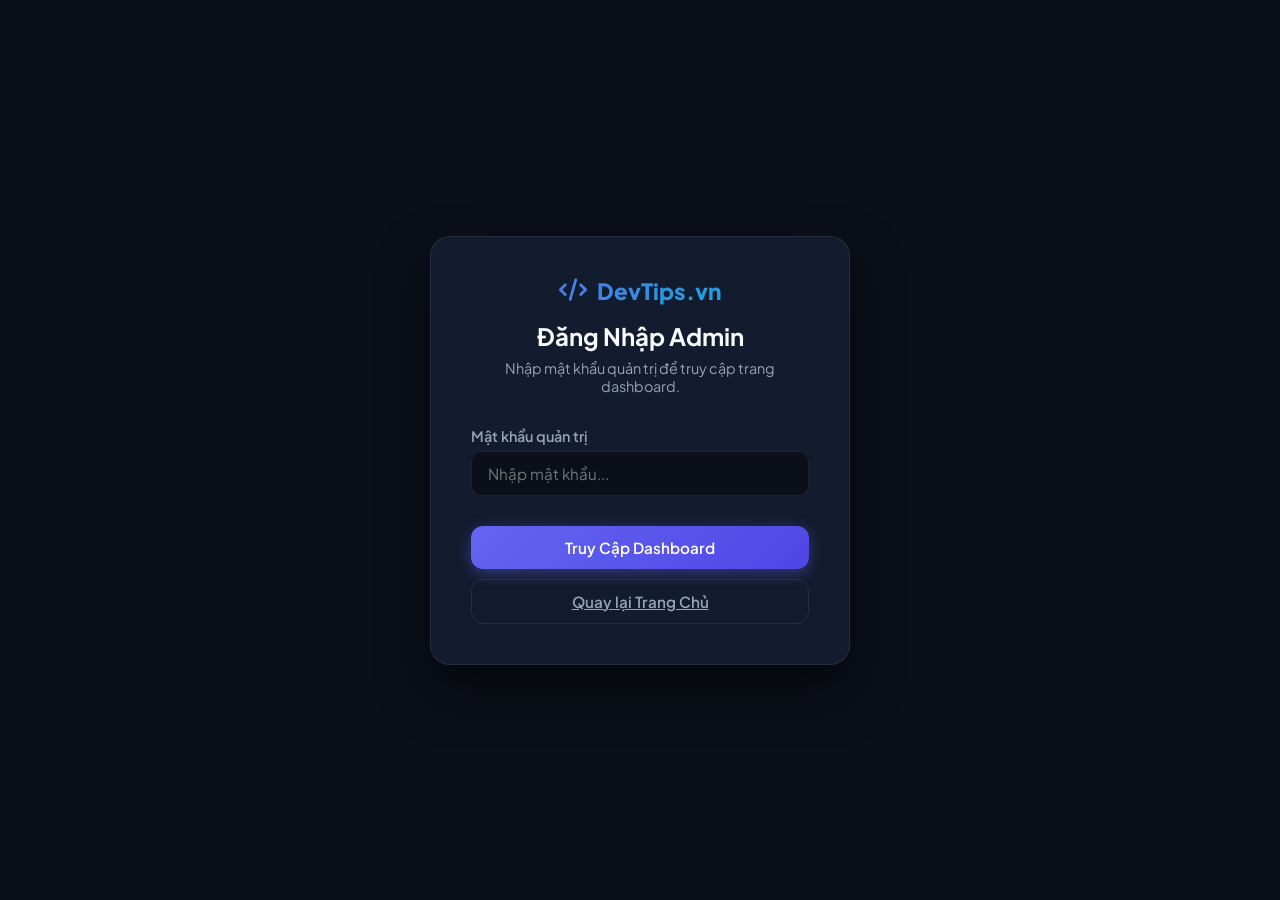
==== admin.html @ c704f696 "Create admin.html" ====
<!DOCTYPE html>
<html lang="vi">
<head>
    <meta charset="UTF-8">
    <meta name="viewport" content="width=device-width, initial-scale=1.0">
    <title>DevTips - Admin Login & Dashboard</title>
    <!-- Google Fonts -->
    <link href="https://fonts.googleapis.com/css2?family=Plus+Jakarta+Sans:wght@300;400;500;600;700;800&display=swap" rel="stylesheet">
    <!-- FontAwesome Icons -->
    <link rel="stylesheet" href="https://cdnjs.cloudflare.com/ajax/libs/font-awesome/6.4.0/css/all.min.css">
    
    <style>
        :root {
            --bg-color: #0b0f19;
            --surface-color: #131b2e;
            --surface-hover: #1a2540;
            --primary-color: #6366f1;
            --primary-hover: #4f46e5;
            --accent-color: #06b6d4;
            --text-main: #f8fafc;
            --text-muted: #94a3b8;
            --border-color: rgba(255, 255, 255, 0.08);
            --shadow-glow: 0 0 25px rgba(99, 102, 241, 0.2);
            --transition: all 0.3s cubic-bezier(0.4, 0, 0.2, 1);
        }

        * {
            margin: 0;
            padding: 0;
            box-sizing: border-box;
            font-family: 'Plus Jakarta Sans', sans-serif;
        }

        body {
            background-color: var(--bg-color);
            color: var(--text-main);
            min-height: 100vh;
        }

        /* MÀN HÌNH ĐĂNG NHẬP */
        #loginScreen {
            display: flex;
            justify-content: center;
            align-items: center;
            min-height: 100vh;
            padding: 20px;
        }

        .login-card {
            background: var(--surface-color);
            border: 1px solid var(--border-color);
            padding: 2.5rem;
            border-radius: 20px;
            width: 100%;
            max-width: 420px;
            box-shadow: 0 25px 50px rgba(0, 0, 0, 0.5);
            text-align: center;
        }

        .login-card h2 {
            font-size: 1.5rem;
            margin-bottom: 0.5rem;
        }

        .login-card p {
            color: var(--text-muted);
            font-size: 0.9rem;
            margin-bottom: 2rem;
        }

        /* KHU VỰC DASHBOARD (Ẩn ban đầu) */
        #dashboardScreen {
            display: none;
            grid-template-columns: 260px 1fr;
            min-height: 100vh;
        }

        @media (max-width: 1024px) {
            #dashboardScreen { grid-template-columns: 1fr; }
            .dash-sidebar { display: none; }
            .content-grid { grid-template-columns: 1fr; }
        }

        /* Sidebar Dashboard */
        .dash-sidebar {
            background: var(--surface-color);
            border-right: 1px solid var(--border-color);
            padding: 2rem 1.5rem;
            display: flex;
            flex-direction: column;
            justify-content: space-between;
        }

        .logo {
            display: flex;
            align-items: center;
            gap: 10px;
            font-size: 1.4rem;
            font-weight: 800;
            background: linear-gradient(135deg, var(--primary-color), var(--accent-color));
            -webkit-background-clip: text;
            -webkit-text-fill-color: transparent;
            text-decoration: none;
            margin-bottom: 2rem;
        }

        .dash-menu {
            list-style: none;
            display: flex;
            flex-direction: column;
            gap: 8px;
        }

        .dash-menu a {
            display: flex;
            align-items: center;
            gap: 12px;
            padding: 0.85rem 1rem;
            border-radius: 12px;
            color: var(--text-muted);
            text-decoration: none;
            font-weight: 600;
            transition: var(--transition);
        }

        .dash-menu a:hover, .dash-menu li.active a {
            background: var(--primary-color);
            color: white;
            transform: translateX(4px);
        }

        /* Main Content Area */
        .dash-main {
            padding: 2.5rem;
            overflow-y: auto;
            max-height: 100vh;
        }

        .dash-header {
            display: flex;
            justify-content: space-between;
            align-items: center;
            margin-bottom: 2rem;
        }

        .dash-header h1 {
            font-size: 1.8rem;
            font-weight: 700;
        }

        .user-profile {
            display: flex;
            align-items: center;
            gap: 12px;
            background: var(--surface-color);
            padding: 8px 16px;
            border-radius: 12px;
            border: 1px solid var(--border-color);
        }

        .user-profile img {
            width: 36px;
            height: 36px;
            border-radius: 50%;
            object-fit: cover;
        }

        /* Stats Cards */
        .stats-grid {
            display: grid;
            grid-template-columns: repeat(auto-fit, minmax(220px, 1fr));
            gap: 20px;
            margin-bottom: 2.5rem;
        }

        .stat-card {
            background: var(--surface-color);
            border: 1px solid var(--border-color);
            padding: 1.5rem;
            border-radius: 16px;
        }

        .stat-card h3 {
            font-size: 0.9rem;
            color: var(--text-muted);
            margin-bottom: 8px;
        }

        .stat-card .number {
            font-size: 2rem;
            font-weight: 800;
            color: var(--accent-color);
        }

        /* Form & Management Section */
        .content-grid {
            display: grid;
            grid-template-columns: 1fr 1fr;
            gap: 30px;
        }

        .panel-card {
            background: var(--surface-color);
            border: 1px solid var(--border-color);
            border-radius: 16px;
            padding: 1.75rem;
        }

        .panel-card h2 {
            font-size: 1.25rem;
            font-weight: 700;
            margin-bottom: 1.25rem;
            display: flex;
            align-items: center;
            gap: 10px;
        }

        .form-group {
            margin-bottom: 1.25rem;
        }

        .form-group label {
            display: block;
            font-size: 0.9rem;
            font-weight: 600;
            margin-bottom: 6px;
            color: var(--text-muted);
        }

        .form-group input, .form-group textarea, .form-group select {
            width: 100%;
            background: var(--bg-color);
            border: 1px solid var(--border-color);
            padding: 0.75rem 1rem;
            border-radius: 10px;
            color: var(--text-main);
            font-size: 0.95rem;
            outline: none;
            transition: var(--transition);
        }

        .form-group input:focus, .form-group textarea:focus, .form-group select:focus {
            border-color: var(--primary-color);
            box-shadow: var(--shadow-glow);
        }

        .form-group textarea {
            resize: vertical;
            min-height: 120px;
        }

        .btn {
            display: inline-flex;
            align-items: center;
            justify-content: center;
            gap: 8px;
            padding: 0.75rem 1.5rem;
            border-radius: 12px;
            font-weight: 600;
            font-size: 0.95rem;
            cursor: pointer;
            border: none;
            transition: var(--transition);
            width: 100%;
        }

        .btn-primary {
            background: linear-gradient(135deg, var(--primary-color), var(--primary-hover));
            color: white;
            box-shadow: 0 4px 15px rgba(99, 102, 241, 0.4);
        }

        .btn-primary:hover {
            transform: translateY(-2px);
            box-shadow: 0 6px 20px rgba(99, 102, 241, 0.6);
        }

        .btn-secondary {
            background: transparent;
            border: 1px solid var(--border-color);
            color: var(--text-muted);
            margin-top: 10px;
        }
        .btn-secondary:hover {
            background: var(--surface-hover);
            color: var(--text-main);
        }

        /* Post Management List */
        .manage-list {
            display: flex;
            flex-direction: column;
            gap: 12px;
            max-height: 450px;
            overflow-y: auto;
            padding-right: 5px;
        }

        .manage-item {
            background: var(--bg-color);
            border: 1px solid var(--border-color);
            padding: 1rem;
            border-radius: 12px;
            display: flex;
            justify-content: space-between;
            align-items: center;
            gap: 10px;
        }

        .manage-info h4 {
            font-size: 0.95rem;
            font-weight: 600;
            margin-bottom: 4px;
        }

        .manage-info span {
            font-size: 0.75rem;
            color: var(--text-muted);
        }

        .btn-danger {
            background: rgba(239, 68, 68, 0.1);
            color: #ef4444;
            border: 1px solid rgba(239, 68, 68, 0.2);
            padding: 6px 12px;
            border-radius: 8px;
            cursor: pointer;
            font-weight: 600;
            transition: var(--transition);
        }

        .btn-danger:hover {
            background: #ef4444;
            color: white;
        }

        .error-msg {
            color: #ef4444;
            font-size: 0.85rem;
            margin-top: 10px;
            display: none;
        }
    </style>
</head>
<body>

    <!-- 1. MÀN HÌNH ĐĂNG NHẬP -->
    <div id="loginScreen">
        <div class="login-card">
            <div class="logo" style="justify-content: center; margin-bottom: 1rem;">
                <i class="fa-solid fa-code"></i> DevTips.vn
            </div>
            <h2>Đăng Nhập Admin</h2>
            <p>Nhập mật khẩu quản trị để truy cập trang dashboard.</p>
            <form id="loginForm">
                <div class="form-group" style="text-align: left;">
                    <label>Mật khẩu quản trị</label>
                    <input type="password" id="adminPassword" placeholder="Nhập mật khẩu..." required>
                </div>
                <div class="error-msg" id="loginError">Mật khẩu không chính xác! Vui lòng thử lại.</div>
                <button type="submit" class="btn btn-primary" style="margin-top: 10px;">Truy Cập Dashboard</button>
                <a href="index.html" class="btn btn-secondary">Quay lại Trang Chủ</a>
            </form>
        </div>
    </div>

    <!-- 2. GIAO DIỆN DASHBOARD CHÍNH (Sau khi đăng nhập thành công) -->
    <div id="dashboardScreen">
        <!-- Sidebar Dashboard -->
        <aside class="dash-sidebar">
            <div>
                <a href="index.html" class="logo">
                    <i class="fa-solid fa-code"></i> DevTips.vn
                </a>
                <ul class="dash-menu">
                    <li class="active"><a href="#"><i class="fa-solid fa-chart-pie"></i> Tổng quan & Đăng bài</a></li>
                    <li><a href="index.html" target="_blank"><i class="fa-solid fa-globe"></i> Xem trang chủ</a></li>
                </ul>
            </div>
            <div>
                <button class="btn btn-secondary" onclick="handleLogout()" style="width: 100%;"><i class="fa-solid fa-right-from-bracket"></i> Đăng xuất</button>
            </div>
        </aside>

        <!-- Main Dashboard -->
        <main class="dash-main">
            <div class="dash-header">
                <h1>Quản Trị Hệ Thống</h1>
                <div class="user-profile">
                    <img src="https://images.unsplash.com/photo-1534528741775-53994a69daeb?w=100&h=100&fit=crop" alt="Admin">
                    <div>
                        <h4 style="font-size: 0.9rem;">Nguyễn Anh Tú</h4>
                        <span style="font-size: 0.75rem; color: var(--text-muted);">Administrator</span>
                    </div>
                </div>
            </div>

            <!-- Thống kê nhanh -->
            <div class="stats-grid">
                <div class="stat-card">
                    <h3>Tổng số bài viết</h3>
                    <div class="number" id="totalPostsCount">0</div>
                </div>
                <div class="stat-card">
                    <h3>Lượt tương tác giả lập</h3>
                    <div class="number">1,452</div>
                </div>
                <div class="stat-card">
                    <h3>Bảo mật phiên</h3>
                    <div class="number" style="font-size: 1.2rem; color: #10b981; margin-top: 5px;"><i class="fa-solid fa-shield-halved"></i> Đã xác thực</div>
                </div>
            </div>

            <!-- Khu vực Form đăng bài & Danh sách quản lý -->
            <div class="content-grid">
                <!-- Form Tạo Bài Mới -->
                <div class="panel-card">
                    <h2><i class="fa-solid fa-pen-nib" style="color: var(--primary-color);"></i> Đăng Bài Viết Mới</h2>
                    <form id="adminPostForm">
                        <div class="form-group">
                            <label>Tiêu đề thủ thuật</label>
                            <input type="text" id="adminTitle" placeholder="Nhập tiêu đề hấp dẫn..." required>
                        </div>
                        <div class="form-group">
                            <label>Danh mục</label>
                            <select id="adminCategory">
                                <option value="Web Development">Web Development</option>
                                <option value="Bảo mật & Proxy">Bảo mật & Proxy</option>
                                <option value="AI & Automations">AI & Automations</option>
                                <option value="Mobile & App">Mobile & App</option>
                            </select>
                        </div>
                        <div class="form-group">
                            <label>Nội dung chi tiết (Hỗ trợ code block)</label>
                            <textarea id="adminContent" placeholder="Nhập nội dung chia sẻ..." required></textarea>
                        </div>
                        <button type="submit" class="btn btn-primary"><i class="fa-solid fa-cloud-arrow-up"></i> Xuất bản bài viết</button>
                    </form>
                </div>

                <!-- Danh sách bài viết đang quản lý -->
                <div class="panel-card">
                    <h2><i class="fa-solid fa-list-check" style="color: var(--accent-color);"></i> Quản Lý Bài Viết</h2>
                    <div class="manage-list" id="adminManageList"></div>
                </div>
            </div>
        </main>
    </div>

    <!-- Script Xử Lý Đăng Nhập & Quản Trị -->
    <script>
        // MẬT KHẨU QUẢN TRỊ CỦA BẠN (Bạn có thể đổi chữ 'admin123' thành mật khẩu tùy ý)
        const ADMIN_PASSWORD_SECRET = "admin123"; 

        const loginScreen = document.getElementById('loginScreen');
        const dashboardScreen = document.getElementById('dashboardScreen');
        const loginForm = document.getElementById('loginForm');
        const loginError = document.getElementById('loginError');

        // Kiểm tra nếu trước đó đã đăng nhập trong phiên duyệt web này
        if (sessionStorage.getItem('devtips_logged_in') === 'true') {
            showDashboard();
        }

        // Xử lý sự kiện submit form đăng nhập
        loginForm.addEventListener('submit', function(e) {
            e.preventDefault();
            const enteredPass = document.getElementById('adminPassword').value;

            if (enteredPass === ADMIN_PASSWORD_SECRET) {
                sessionStorage.setItem('devtips_logged_in', 'true');
                showDashboard();
            } else {
                loginError.style.display = 'block';
            }
        });

        function showDashboard() {
            loginScreen.style.display = 'none';
            dashboardScreen.style.display = 'grid';
            renderDashboard();
        }

        function handleLogout() {
            sessionStorage.removeItem('devtips_logged_in');
            window.location.reload();
        }

        // --- Quản lý Bài Viết ---
        let posts = JSON.parse(localStorage.getItem('devtips_posts')) || [
            {
                title: 'Tối ưu hóa Cloudflare Workers để chạy API tốc độ cao',
                author: 'Nguyễn Anh Tú',
                time: 'Hôm nay',
                category: 'Cloudflare',
                snippet: 'Hướng dẫn toàn tập cách deploy các serverless script...',
                content: 'Bài viết này sẽ hướng dẫn các bạn thiết lập và tinh chỉnh Cloudflare Workers...'
            }
        ];

        function saveAndRender() {
            localStorage.setItem('devtips_posts', JSON.stringify(posts));
            renderDashboard();
        }

        function renderDashboard() {
            const listContainer = document.getElementById('adminManageList');
            document.getElementById('totalPostsCount').innerText = posts.length;
            listContainer.innerHTML = '';

            if(posts.length === 0) {
                listContainer.innerHTML = '<p style="color: var(--text-muted); text-align: center; padding: 20px;">Chưa có bài viết nào.</p>';
                return;
            }

            posts.forEach((post, index) => {
                const item = document.createElement('div');
                item.className = 'manage-item';
                item.innerHTML = `
                    <div class="manage-info">
                        <h4>${post.title}</h4>
                        <span>${post.category} • ${post.time}</span>
                    </div>
                    <button class="btn-danger" onclick="deletePost(${index})"><i class="fa-solid fa-trash"></i></button>
                `;
                listContainer.appendChild(item);
            });
        }

        document.getElementById('adminPostForm').addEventListener('submit', function(e) {
            e.preventDefault();
            const title = document.getElementById('adminTitle').value;
            const category = document.getElementById('adminCategory').value;
            const content = document.getElementById('adminContent').value;

            const newPost = {
                title: title,
                author: 'Nguyễn Anh Tú (Admin)',
                time: 'Vừa xong',
                category: category,
                snippet: content.substring(0, 90) + '...',
                content: content
            };

            posts.unshift(newPost);
            saveAndRender();
            this.reset();
            alert('Đăng bài viết mới thành công!');
        });

        function deletePost(index) {
            if(confirm('Bạn có chắc chắn muốn xoá bài viết này không?')) {
                posts.splice(index, 1);
                saveAndRender();
            }
        }
    </script>
</body>
</html>
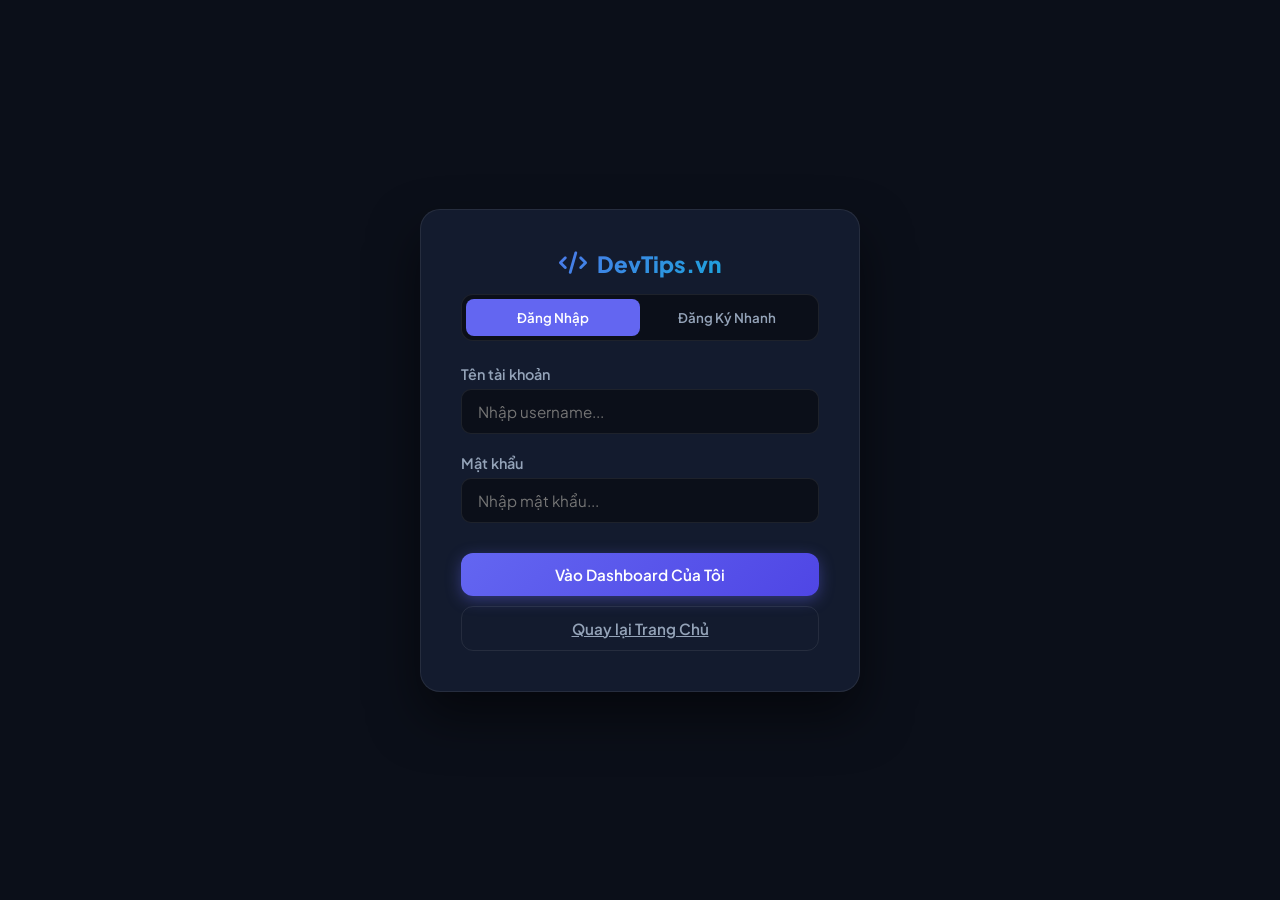
==== commit 1cc3dbf2: "Update admin.html" ====
--- a/admin.html
+++ b/admin.html
@@ -3,7 +3,7 @@
 <head>
     <meta charset="UTF-8">
     <meta name="viewport" content="width=device-width, initial-scale=1.0">
-    <title>DevTips - Admin Login & Dashboard</title>
+    <title>DevTips - Cổng Đăng Nhập & Quản Trị Thành Viên</title>
     <!-- Google Fonts -->
     <link href="https://fonts.googleapis.com/css2?family=Plus+Jakarta+Sans:wght@300;400;500;600;700;800&display=swap" rel="stylesheet">
     <!-- FontAwesome Icons -->
@@ -37,8 +37,8 @@
             min-height: 100vh;
         }
 
-        /* MÀN HÌNH ĐĂNG NHẬP */
-        #loginScreen {
+        /* KHU VỰC AUTH (Đăng nhập / Đăng ký) */
+        #authScreen {
             display: flex;
             justify-content: center;
             align-items: center;
@@ -46,26 +46,61 @@
             padding: 20px;
         }
 
-        .login-card {
+        .auth-card {
             background: var(--surface-color);
             border: 1px solid var(--border-color);
             padding: 2.5rem;
             border-radius: 20px;
             width: 100%;
-            max-width: 420px;
+            max-width: 440px;
             box-shadow: 0 25px 50px rgba(0, 0, 0, 0.5);
-            text-align: center;
-        }
-
-        .login-card h2 {
+        }
+
+        .auth-card h2 {
             font-size: 1.5rem;
             margin-bottom: 0.5rem;
-        }
-
-        .login-card p {
+            text-align: center;
+        }
+
+        .auth-card p {
             color: var(--text-muted);
             font-size: 0.9rem;
-            margin-bottom: 2rem;
+            margin-bottom: 1.5rem;
+            text-align: center;
+        }
+
+        .auth-tabs {
+            display: flex;
+            background: var(--bg-color);
+            border-radius: 12px;
+            padding: 4px;
+            margin-bottom: 1.5rem;
+            border: 1px solid var(--border-color);
+        }
+
+        .auth-tab {
+            flex: 1;
+            background: transparent;
+            border: none;
+            color: var(--text-muted);
+            padding: 10px;
+            font-weight: 600;
+            border-radius: 8px;
+            cursor: pointer;
+            transition: var(--transition);
+        }
+
+        .auth-tab.active {
+            background: var(--primary-color);
+            color: white;
+        }
+
+        .auth-form-section {
+            display: none;
+        }
+
+        .auth-form-section.active {
+            display: block;
         }
 
         /* KHU VỰC DASHBOARD (Ẩn ban đầu) */
@@ -81,7 +116,6 @@
             .content-grid { grid-template-columns: 1fr; }
         }
 
-        /* Sidebar Dashboard */
         .dash-sidebar {
             background: var(--surface-color);
             border-right: 1px solid var(--border-color);
@@ -129,7 +163,6 @@
             transform: translateX(4px);
         }
 
-        /* Main Content Area */
         .dash-main {
             padding: 2.5rem;
             overflow-y: auto;
@@ -158,14 +191,11 @@
             border: 1px solid var(--border-color);
         }
 
-        .user-profile img {
-            width: 36px;
-            height: 36px;
-            border-radius: 50%;
-            object-fit: cover;
-        }
-
-        /* Stats Cards */
+        .user-profile i {
+            font-size: 1.8rem;
+            color: var(--primary-color);
+        }
+
         .stats-grid {
             display: grid;
             grid-template-columns: repeat(auto-fit, minmax(220px, 1fr));
@@ -192,7 +222,6 @@
             color: var(--accent-color);
         }
 
-        /* Form & Management Section */
         .content-grid {
             display: grid;
             grid-template-columns: 1fr 1fr;
@@ -286,7 +315,6 @@
             color: var(--text-main);
         }
 
-        /* Post Management List */
         .manage-list {
             display: flex;
             flex-direction: column;
@@ -334,46 +362,72 @@
             color: white;
         }
 
-        .error-msg {
-            color: #ef4444;
+        .alert-msg {
             font-size: 0.85rem;
             margin-top: 10px;
+            text-align: center;
             display: none;
         }
     </style>
 </head>
 <body>
 
-    <!-- 1. MÀN HÌNH ĐĂNG NHẬP -->
-    <div id="loginScreen">
-        <div class="login-card">
+    <!-- 1. MÀN HÌNH XÁC THỰC (ĐĂNG NHẬP / ĐĂNG KÝ) -->
+    <div id="authScreen">
+        <div class="auth-card">
             <div class="logo" style="justify-content: center; margin-bottom: 1rem;">
                 <i class="fa-solid fa-code"></i> DevTips.vn
             </div>
-            <h2>Đăng Nhập Admin</h2>
-            <p>Nhập mật khẩu quản trị để truy cập trang dashboard.</p>
-            <form id="loginForm">
+            
+            <div class="auth-tabs">
+                <button class="auth-tab active" onclick="switchTab('login')">Đăng Nhập</button>
+                <button class="auth-tab" onclick="switchTab('register')">Đăng Ký Nhanh</button>
+            </div>
+
+            <!-- Form Đăng Nhập -->
+            <form id="loginForm" class="auth-form-section active">
                 <div class="form-group" style="text-align: left;">
-                    <label>Mật khẩu quản trị</label>
-                    <input type="password" id="adminPassword" placeholder="Nhập mật khẩu..." required>
-                </div>
-                <div class="error-msg" id="loginError">Mật khẩu không chính xác! Vui lòng thử lại.</div>
-                <button type="submit" class="btn btn-primary" style="margin-top: 10px;">Truy Cập Dashboard</button>
+                    <label>Tên tài khoản</label>
+                    <input type="text" id="loginUsername" placeholder="Nhập username..." required>
+                </div>
+                <div class="form-group" style="text-align: left;">
+                    <label>Mật khẩu</label>
+                    <input type="password" id="loginPassword" placeholder="Nhập mật khẩu..." required>
+                </div>
+                <div class="alert-msg" id="loginAlert" style="color: #ef4444;"></div>
+                <button type="submit" class="btn btn-primary" style="margin-top: 10px;">Vào Dashboard Của Tôi</button>
                 <a href="index.html" class="btn btn-secondary">Quay lại Trang Chủ</a>
+            </form>
+
+            <!-- Form Đăng Ký -->
+            <form id="registerForm" class="auth-form-section">
+                <div class="form-group" style="text-align: left;">
+                    <label>Tên hiển thị / Tác giả</label>
+                    <input type="text" id="regName" placeholder="Ví dụ: Hoàng Nam..." required>
+                </div>
+                <div class="form-group" style="text-align: left;">
+                    <label>Tài khoản (Username)</label>
+                    <input type="text" id="regUsername" placeholder="Tên đăng nhập không dấu..." required>
+                </div>
+                <div class="form-group" style="text-align: left;">
+                    <label>Mật khẩu</label>
+                    <input type="password" id="regPassword" placeholder="Tạo mật khẩu..." required>
+                </div>
+                <div class="alert-msg" id="regAlert"></div>
+                <button type="submit" class="btn btn-primary" style="margin-top: 10px;">Tạo Tài Khoản Ngay</button>
             </form>
         </div>
     </div>
 
-    <!-- 2. GIAO DIỆN DASHBOARD CHÍNH (Sau khi đăng nhập thành công) -->
+    <!-- 2. GIAO DIỆN DASHBOARD RIÊNG CỦA TỪNG USER -->
     <div id="dashboardScreen">
-        <!-- Sidebar Dashboard -->
         <aside class="dash-sidebar">
             <div>
                 <a href="index.html" class="logo">
                     <i class="fa-solid fa-code"></i> DevTips.vn
                 </a>
                 <ul class="dash-menu">
-                    <li class="active"><a href="#"><i class="fa-solid fa-chart-pie"></i> Tổng quan & Đăng bài</a></li>
+                    <li class="active"><a href="#"><i class="fa-solid fa-chart-pie"></i> Bài viết của tôi</a></li>
                     <li><a href="index.html" target="_blank"><i class="fa-solid fa-globe"></i> Xem trang chủ</a></li>
                 </ul>
             </div>
@@ -382,48 +436,41 @@
             </div>
         </aside>
 
-        <!-- Main Dashboard -->
         <main class="dash-main">
             <div class="dash-header">
-                <h1>Quản Trị Hệ Thống</h1>
+                <h1>Bảng Quản Trị Cá Nhân</h1>
                 <div class="user-profile">
-                    <img src="https://images.unsplash.com/photo-1534528741775-53994a69daeb?w=100&h=100&fit=crop" alt="Admin">
+                    <i class="fa-solid fa-user-circle"></i>
                     <div>
-                        <h4 style="font-size: 0.9rem;">Nguyễn Anh Tú</h4>
-                        <span style="font-size: 0.75rem; color: var(--text-muted);">Administrator</span>
+                        <h4 style="font-size: 0.9rem;" id="currentUserNameDisplay">Tên User</h4>
+                        <span style="font-size: 0.75rem; color: var(--text-muted);">Thành viên hệ thống</span>
                     </div>
                 </div>
             </div>
 
-            <!-- Thống kê nhanh -->
             <div class="stats-grid">
                 <div class="stat-card">
-                    <h3>Tổng số bài viết</h3>
-                    <div class="number" id="totalPostsCount">0</div>
+                    <h3>Bài viết bạn đã đăng</h3>
+                    <div class="number" id="userPostsCount">0</div>
                 </div>
                 <div class="stat-card">
-                    <h3>Lượt tương tác giả lập</h3>
-                    <div class="number">1,452</div>
-                </div>
-                <div class="stat-card">
-                    <h3>Bảo mật phiên</h3>
-                    <div class="number" style="font-size: 1.2rem; color: #10b981; margin-top: 5px;"><i class="fa-solid fa-shield-halved"></i> Đã xác thực</div>
+                    <h3>Trạng thái tài khoản</h3>
+                    <div class="number" style="font-size: 1.1rem; color: #10b981; margin-top: 5px;"><i class="fa-solid fa-bolt"></i> Hoạt động tự do</div>
                 </div>
             </div>
 
-            <!-- Khu vực Form đăng bài & Danh sách quản lý -->
             <div class="content-grid">
-                <!-- Form Tạo Bài Mới -->
+                <!-- Form Đăng Bài Riêng -->
                 <div class="panel-card">
-                    <h2><i class="fa-solid fa-pen-nib" style="color: var(--primary-color);"></i> Đăng Bài Viết Mới</h2>
-                    <form id="adminPostForm">
+                    <h2><i class="fa-solid fa-pen-nib" style="color: var(--primary-color);"></i> Viết Thủ Thuật Mới</h2>
+                    <form id="userPostForm">
                         <div class="form-group">
                             <label>Tiêu đề thủ thuật</label>
-                            <input type="text" id="adminTitle" placeholder="Nhập tiêu đề hấp dẫn..." required>
+                            <input type="text" id="postTitle" placeholder="Tiêu đề bài viết..." required>
                         </div>
                         <div class="form-group">
                             <label>Danh mục</label>
-                            <select id="adminCategory">
+                            <select id="postCategory">
                                 <option value="Web Development">Web Development</option>
                                 <option value="Bảo mật & Proxy">Bảo mật & Proxy</option>
                                 <option value="AI & Automations">AI & Automations</option>
@@ -431,127 +478,171 @@
                             </select>
                         </div>
                         <div class="form-group">
-                            <label>Nội dung chi tiết (Hỗ trợ code block)</label>
-                            <textarea id="adminContent" placeholder="Nhập nội dung chia sẻ..." required></textarea>
+                            <label>Nội dung chi tiết</label>
+                            <textarea id="postContent" placeholder="Nhập chia sẻ của bạn..." required></textarea>
                         </div>
-                        <button type="submit" class="btn btn-primary"><i class="fa-solid fa-cloud-arrow-up"></i> Xuất bản bài viết</button>
+                        <button type="submit" class="btn btn-primary"><i class="fa-solid fa-cloud-arrow-up"></i> Đăng bài lên cộng đồng</button>
                     </form>
                 </div>
 
-                <!-- Danh sách bài viết đang quản lý -->
+                <!-- Danh Sách Bài Viết Của Riêng User Này -->
                 <div class="panel-card">
-                    <h2><i class="fa-solid fa-list-check" style="color: var(--accent-color);"></i> Quản Lý Bài Viết</h2>
-                    <div class="manage-list" id="adminManageList"></div>
+                    <h2><i class="fa-solid fa-list-check" style="color: var(--accent-color);"></i> Bài Viết Đã Đăng Của Bạn</h2>
+                    <div class="manage-list" id="userManageList"></div>
                 </div>
             </div>
         </main>
     </div>
 
-    <!-- Script Xử Lý Đăng Nhập & Quản Trị -->
+    <!-- Script Xử Lý Đăng Ký, Đăng Nhập và Phân Quyền -->
     <script>
-        // MẬT KHẨU QUẢN TRỊ CỦA BẠN (Bạn có thể đổi chữ 'admin123' thành mật khẩu tùy ý)
-        const ADMIN_PASSWORD_SECRET = "admin123"; 
-
-        const loginScreen = document.getElementById('loginScreen');
+        const authScreen = document.getElementById('authScreen');
         const dashboardScreen = document.getElementById('dashboardScreen');
-        const loginForm = document.getElementById('loginForm');
-        const loginError = document.getElementById('loginError');
-
-        // Kiểm tra nếu trước đó đã đăng nhập trong phiên duyệt web này
-        if (sessionStorage.getItem('devtips_logged_in') === 'true') {
+
+        // Chuyển Tab Đăng Nhập / Đăng Ký
+        function switchTab(tab) {
+            document.querySelectorAll('.auth-tab').forEach(t => t.classList.remove('active'));
+            document.querySelectorAll('.auth-form-section').forEach(f => f.classList.remove('active'));
+            
+            if(tab === 'login') {
+                document.querySelectorAll('.auth-tab')[0].classList.add('active');
+                document.getElementById('loginForm').classList.add('active');
+            } else {
+                document.querySelectorAll('.auth-tab')[1].classList.add('active');
+                document.getElementById('registerForm').classList.add('active');
+            }
+        }
+
+        // Lấy danh sách users và posts từ localStorage
+        let users = JSON.parse(localStorage.getItem('devtips_users')) || [];
+        let posts = JSON.parse(localStorage.getItem('devtips_posts')) || [];
+        let currentUser = JSON.parse(sessionStorage.getItem('devtips_current_user')) || null;
+
+        // Nếu đã lưu phiên đăng nhập trước đó thì mở luôn dashboard
+        if(currentUser) {
             showDashboard();
         }
 
-        // Xử lý sự kiện submit form đăng nhập
-        loginForm.addEventListener('submit', function(e) {
+        // 1. XỬ LÝ ĐĂNG KÝ (Không cần xác minh, lưu thẳng vào máy)
+        document.getElementById('registerForm').addEventListener('submit', function(e) {
             e.preventDefault();
-            const enteredPass = document.getElementById('adminPassword').value;
-
-            if (enteredPass === ADMIN_PASSWORD_SECRET) {
-                sessionStorage.setItem('devtips_logged_in', 'true');
-                showDashboard();
-            } else {
-                loginError.style.display = 'block';
-            }
-        });
-
-        function showDashboard() {
-            loginScreen.style.display = 'none';
-            dashboardScreen.style.display = 'grid';
-            renderDashboard();
-        }
-
-        function handleLogout() {
-            sessionStorage.removeItem('devtips_logged_in');
-            window.location.reload();
-        }
-
-        // --- Quản lý Bài Viết ---
-        let posts = JSON.parse(localStorage.getItem('devtips_posts')) || [
-            {
-                title: 'Tối ưu hóa Cloudflare Workers để chạy API tốc độ cao',
-                author: 'Nguyễn Anh Tú',
-                time: 'Hôm nay',
-                category: 'Cloudflare',
-                snippet: 'Hướng dẫn toàn tập cách deploy các serverless script...',
-                content: 'Bài viết này sẽ hướng dẫn các bạn thiết lập và tinh chỉnh Cloudflare Workers...'
-            }
-        ];
-
-        function saveAndRender() {
-            localStorage.setItem('devtips_posts', JSON.stringify(posts));
-            renderDashboard();
-        }
-
-        function renderDashboard() {
-            const listContainer = document.getElementById('adminManageList');
-            document.getElementById('totalPostsCount').innerText = posts.length;
-            listContainer.innerHTML = '';
-
-            if(posts.length === 0) {
-                listContainer.innerHTML = '<p style="color: var(--text-muted); text-align: center; padding: 20px;">Chưa có bài viết nào.</p>';
+            const name = document.getElementById('regName').value.trim();
+            const username = document.getElementById('regUsername').value.trim().toLowerCase();
+            const password = document.getElementById('regPassword').value;
+            const alertBox = document.getElementById('regAlert');
+
+            // Kiểm tra username đã tồn tại chưa
+            const existing = users.find(u => u.username === username);
+            if(existing) {
+                alertBox.style.color = '#ef4444';
+                alertBox.innerText = 'Tên tài khoản này đã có người dùng. Vui lòng chọn tên khác!';
+                alertBox.style.display = 'block';
                 return;
             }
 
-            posts.forEach((post, index) => {
-                const item = document.createElement('div');
-                item.className = 'manage-item';
-                item.innerHTML = `
-                    <div class="manage-info">
-                        <h4>${post.title}</h4>
-                        <span>${post.category} • ${post.time}</span>
-                    </div>
-                    <button class="btn-danger" onclick="deletePost(${index})"><i class="fa-solid fa-trash"></i></button>
-                `;
-                listContainer.appendChild(item);
-            });
-        }
-
-        document.getElementById('adminPostForm').addEventListener('submit', function(e) {
+            // Tạo user mới
+            const newUser = { name, username, password };
+            users.push(newUser);
+            localStorage.setItem('devtips_users', JSON.stringify(users));
+
+            alertBox.style.color = '#10b981';
+            alertBox.innerText = 'Đăng ký thành công! Hãy chuyển sang tab Đăng Nhập.';
+            alertBox.style.display = 'block';
+            this.reset();
+        });
+
+        // 2. XỬ LÝ ĐĂNG NHẬP
+        document.getElementById('loginForm').addEventListener('submit', function(e) {
             e.preventDefault();
-            const title = document.getElementById('adminTitle').value;
-            const category = document.getElementById('adminCategory').value;
-            const content = document.getElementById('adminContent').value;
+            const username = document.getElementById('loginUsername').value.trim().toLowerCase();
+            const password = document.getElementById('loginPassword').value;
+            const alertBox = document.getElementById('loginAlert');
+
+            const foundUser = users.find(u => u.username === username && u.password === password);
+            
+            // Tài khoản Admin mặc định để test nhanh (nếu chưa đăng ký)
+            if(!foundUser && username === 'admin' && password === '123456') {
+                currentUser = { name: 'Quản Trị Viên', username: 'admin' };
+            } else if(foundUser) {
+                currentUser = foundUser;
+            } else {
+                alertBox.innerText = 'Sai tài khoản hoặc mật khẩu!';
+                alertBox.style.display = 'block';
+                return;
+            }
+
+            sessionStorage.setItem('devtips_current_user', JSON.stringify(currentUser));
+            showDashboard();
+        });
+
+        function showDashboard() {
+            authScreen.style.display = 'none';
+            dashboardScreen.style.display = 'grid';
+            document.getElementById('currentUserNameDisplay').innerText = currentUser.name || currentUser.username;
+            renderUserDashboard();
+        }
+
+        function handleLogout() {
+            sessionStorage.removeItem('devtips_current_user');
+            window.location.reload();
+        }
+
+        // 3. ĐĂNG BÀI VÀ QUẢN LÝ BÀI CỦA RIÊNG USER ĐÓ
+        document.getElementById('userPostForm').addEventListener('submit', function(e) {
+            e.preventDefault();
+            const title = document.getElementById('postTitle').value;
+            const category = document.getElementById('postCategory').value;
+            const content = document.getElementById('postContent').value;
 
             const newPost = {
+                id: Date.now(),
+                authorUsername: currentUser.username,
+                authorName: currentUser.name || currentUser.username,
                 title: title,
-                author: 'Nguyễn Anh Tú (Admin)',
+                category: category,
                 time: 'Vừa xong',
-                category: category,
                 snippet: content.substring(0, 90) + '...',
                 content: content
             };
 
             posts.unshift(newPost);
-            saveAndRender();
+            localStorage.setItem('devtips_posts', JSON.stringify(posts));
+            renderUserDashboard();
             this.reset();
-            alert('Đăng bài viết mới thành công!');
+            alert('Đăng bài thành công lên diễn đàn!');
         });
 
-        function deletePost(index) {
-            if(confirm('Bạn có chắc chắn muốn xoá bài viết này không?')) {
-                posts.splice(index, 1);
-                saveAndRender();
+        function renderUserDashboard() {
+            const listContainer = document.getElementById('userManageList');
+            // Lọc ra các bài viết do chính user đang đăng nhập tạo ra
+            const myPosts = posts.filter(p => p.authorUsername === currentUser.username);
+            
+            document.getElementById('userPostsCount').innerText = myPosts.length;
+            listContainer.innerHTML = '';
+
+            if(myPosts.length === 0) {
+                listContainer.innerHTML = '<p style="color: var(--text-muted); text-align: center; padding: 20px;">Bạn chưa đăng bài viết nào.</p>';
+                return;
+            }
+
+            myPosts.forEach(post => {
+                listContainer.innerHTML += `
+                    <div class="manage-item">
+                        <div class="manage-info">
+                            <h4>${post.title}</h4>
+                            <span>${post.category} • ${post.time}</span>
+                        </div>
+                        <button class="btn-danger" onclick="deleteMyPost(${post.id})"><i class="fa-solid fa-trash"></i></button>
+                    </div>
+                `;
+            });
+        }
+
+        function deleteMyPost(postId) {
+            if(confirm('Bạn có chắc chắn muốn xoá bài viết này?')) {
+                posts = posts.filter(p => p.id !== postId);
+                localStorage.setItem('devtips_posts', JSON.stringify(posts));
+                renderUserDashboard();
             }
         }
     </script>
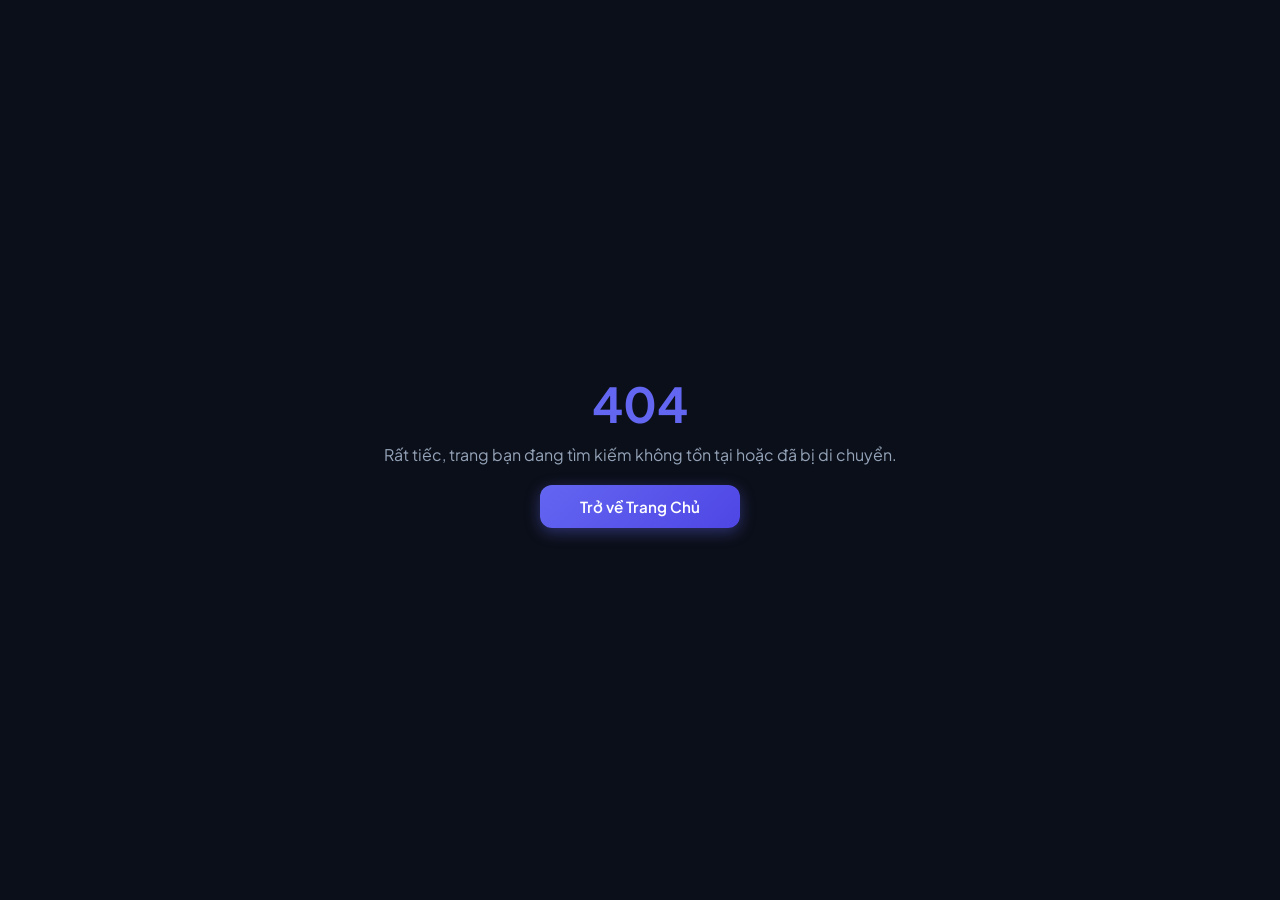
==== commit 0ee98a21: "Update admin.html" ====
--- a/admin.html
+++ b/admin.html
@@ -3,7 +3,7 @@
 <head>
     <meta charset="UTF-8">
     <meta name="viewport" content="width=device-width, initial-scale=1.0">
-    <title>DevTips - Cổng Đăng Nhập & Quản Trị Thành Viên</title>
+    <title>DevTips - Secure Admin Gateway</title>
     <!-- Google Fonts -->
     <link href="https://fonts.googleapis.com/css2?family=Plus+Jakarta+Sans:wght@300;400;500;600;700;800&display=swap" rel="stylesheet">
     <!-- FontAwesome Icons -->
@@ -25,9 +25,7 @@
         }
 
         * {
-            margin: 0;
-            padding: 0;
-            box-sizing: border-box;
+            margin: 0; padding: 0; box-sizing: border-box;
             font-family: 'Plus Jakarta Sans', sans-serif;
         }
 
@@ -37,73 +35,44 @@
             min-height: 100vh;
         }
 
-        /* KHU VỰC AUTH (Đăng nhập / Đăng ký) */
-        #authScreen {
+        /* TRANG NGỤY TRANG CHO NGƯỜI LẠ (Trông như lỗi 404 hoặc trang bảo trì) */
+        #fake404 {
             display: flex;
+            flex-direction: column;
             justify-content: center;
             align-items: center;
             min-height: 100vh;
+            text-align: center;
             padding: 20px;
         }
 
-        .auth-card {
+        #fake404 h1 { font-size: 3rem; color: var(--primary-color); margin-bottom: 10px; }
+        #fake404 p { color: var(--text-muted); margin-bottom: 20px; }
+
+        /* MÀN HÌNH NHẬP MÃ BÍ MẬT (Chỉ hiện khi bấm phím tắt hoặc nhập đúng cú pháp ẩn) */
+        #secretLoginModal {
+            position: fixed;
+            top: 0; left: 0; width: 100%; height: 100%;
+            background: rgba(11, 15, 25, 0.95);
+            backdrop-filter: blur(10px);
+            display: none;
+            justify-content: center;
+            align-items: center;
+            z-index: 9999;
+        }
+
+        .login-card {
             background: var(--surface-color);
             border: 1px solid var(--border-color);
             padding: 2.5rem;
             border-radius: 20px;
             width: 100%;
-            max-width: 440px;
-            box-shadow: 0 25px 50px rgba(0, 0, 0, 0.5);
-        }
-
-        .auth-card h2 {
-            font-size: 1.5rem;
-            margin-bottom: 0.5rem;
+            max-width: 400px;
+            box-shadow: 0 25px 50px rgba(0, 0, 0, 0.8);
             text-align: center;
         }
 
-        .auth-card p {
-            color: var(--text-muted);
-            font-size: 0.9rem;
-            margin-bottom: 1.5rem;
-            text-align: center;
-        }
-
-        .auth-tabs {
-            display: flex;
-            background: var(--bg-color);
-            border-radius: 12px;
-            padding: 4px;
-            margin-bottom: 1.5rem;
-            border: 1px solid var(--border-color);
-        }
-
-        .auth-tab {
-            flex: 1;
-            background: transparent;
-            border: none;
-            color: var(--text-muted);
-            padding: 10px;
-            font-weight: 600;
-            border-radius: 8px;
-            cursor: pointer;
-            transition: var(--transition);
-        }
-
-        .auth-tab.active {
-            background: var(--primary-color);
-            color: white;
-        }
-
-        .auth-form-section {
-            display: none;
-        }
-
-        .auth-form-section.active {
-            display: block;
-        }
-
-        /* KHU VỰC DASHBOARD (Ẩn ban đầu) */
+        /* DASHBOARD CHÍNH (Sau khi mở khóa) */
         #dashboardScreen {
             display: none;
             grid-template-columns: 260px 1fr;
@@ -126,300 +95,127 @@
         }
 
         .logo {
-            display: flex;
-            align-items: center;
-            gap: 10px;
-            font-size: 1.4rem;
-            font-weight: 800;
+            display: flex; align-items: center; gap: 10px;
+            font-size: 1.4rem; font-weight: 800;
             background: linear-gradient(135deg, var(--primary-color), var(--accent-color));
-            -webkit-background-clip: text;
-            -webkit-text-fill-color: transparent;
-            text-decoration: none;
-            margin-bottom: 2rem;
-        }
-
-        .dash-menu {
-            list-style: none;
-            display: flex;
-            flex-direction: column;
-            gap: 8px;
-        }
-
+            -webkit-background-clip: text; -webkit-text-fill-color: transparent;
+            text-decoration: none; margin-bottom: 2rem;
+        }
+
+        .dash-menu { list-style: none; display: flex; flex-direction: column; gap: 8px; }
         .dash-menu a {
-            display: flex;
-            align-items: center;
-            gap: 12px;
-            padding: 0.85rem 1rem;
-            border-radius: 12px;
-            color: var(--text-muted);
-            text-decoration: none;
-            font-weight: 600;
+            display: flex; align-items: center; gap: 12px;
+            padding: 0.85rem 1rem; border-radius: 12px;
+            color: var(--text-muted); text-decoration: none; font-weight: 600;
             transition: var(--transition);
         }
-
         .dash-menu a:hover, .dash-menu li.active a {
-            background: var(--primary-color);
-            color: white;
+            background: var(--primary-color); color: white;
             transform: translateX(4px);
         }
 
-        .dash-main {
-            padding: 2.5rem;
-            overflow-y: auto;
-            max-height: 100vh;
-        }
-
-        .dash-header {
-            display: flex;
-            justify-content: space-between;
-            align-items: center;
-            margin-bottom: 2rem;
-        }
-
-        .dash-header h1 {
-            font-size: 1.8rem;
-            font-weight: 700;
-        }
+        .dash-main { padding: 2.5rem; overflow-y: auto; max-height: 100vh; }
+        .dash-header { display: flex; justify-content: space-between; align-items: center; margin-bottom: 2rem; }
+        .dash-header h1 { font-size: 1.8rem; font-weight: 700; }
 
         .user-profile {
-            display: flex;
-            align-items: center;
-            gap: 12px;
-            background: var(--surface-color);
-            padding: 8px 16px;
-            border-radius: 12px;
-            border: 1px solid var(--border-color);
-        }
-
-        .user-profile i {
-            font-size: 1.8rem;
-            color: var(--primary-color);
+            display: flex; align-items: center; gap: 12px;
+            background: var(--surface-color); padding: 8px 16px;
+            border-radius: 12px; border: 1px solid var(--border-color);
         }
 
         .stats-grid {
-            display: grid;
-            grid-template-columns: repeat(auto-fit, minmax(220px, 1fr));
-            gap: 20px;
-            margin-bottom: 2.5rem;
+            display: grid; grid-template-columns: repeat(auto-fit, minmax(220px, 1fr));
+            gap: 20px; margin-bottom: 2.5rem;
         }
 
         .stat-card {
-            background: var(--surface-color);
-            border: 1px solid var(--border-color);
-            padding: 1.5rem;
-            border-radius: 16px;
-        }
-
-        .stat-card h3 {
-            font-size: 0.9rem;
-            color: var(--text-muted);
-            margin-bottom: 8px;
-        }
-
-        .stat-card .number {
-            font-size: 2rem;
-            font-weight: 800;
-            color: var(--accent-color);
-        }
-
-        .content-grid {
-            display: grid;
-            grid-template-columns: 1fr 1fr;
-            gap: 30px;
-        }
+            background: var(--surface-color); border: 1px solid var(--border-color);
+            padding: 1.5rem; border-radius: 16px;
+        }
+        .stat-card h3 { font-size: 0.9rem; color: var(--text-muted); margin-bottom: 8px; }
+        .stat-card .number { font-size: 2rem; font-weight: 800; color: var(--accent-color); }
+
+        .content-grid { display: grid; grid-template-columns: 1fr 1fr; gap: 30px; }
 
         .panel-card {
-            background: var(--surface-color);
-            border: 1px solid var(--border-color);
-            border-radius: 16px;
-            padding: 1.75rem;
-        }
-
+            background: var(--surface-color); border: 1px solid var(--border-color);
+            border-radius: 16px; padding: 1.75rem;
+        }
         .panel-card h2 {
-            font-size: 1.25rem;
-            font-weight: 700;
-            margin-bottom: 1.25rem;
-            display: flex;
-            align-items: center;
-            gap: 10px;
-        }
-
-        .form-group {
-            margin-bottom: 1.25rem;
-        }
-
+            font-size: 1.25rem; font-weight: 700; margin-bottom: 1.25rem;
+            display: flex; align-items: center; gap: 10px;
+        }
+
+        .form-group { margin-bottom: 1.25rem; }
         .form-group label {
-            display: block;
-            font-size: 0.9rem;
-            font-weight: 600;
-            margin-bottom: 6px;
-            color: var(--text-muted);
-        }
-
+            display: block; font-size: 0.9rem; font-weight: 600;
+            margin-bottom: 6px; color: var(--text-muted);
+        }
         .form-group input, .form-group textarea, .form-group select {
-            width: 100%;
-            background: var(--bg-color);
-            border: 1px solid var(--border-color);
-            padding: 0.75rem 1rem;
-            border-radius: 10px;
-            color: var(--text-main);
-            font-size: 0.95rem;
-            outline: none;
-            transition: var(--transition);
-        }
-
+            width: 100%; background: var(--bg-color); border: 1px solid var(--border-color);
+            padding: 0.75rem 1rem; border-radius: 10px; color: var(--text-main);
+            font-size: 0.95rem; outline: none; transition: var(--transition);
+        }
         .form-group input:focus, .form-group textarea:focus, .form-group select:focus {
-            border-color: var(--primary-color);
-            box-shadow: var(--shadow-glow);
-        }
-
-        .form-group textarea {
-            resize: vertical;
-            min-height: 120px;
-        }
+            border-color: var(--primary-color); box-shadow: var(--shadow-glow);
+        }
+        .form-group textarea { resize: vertical; min-height: 120px; }
 
         .btn {
-            display: inline-flex;
-            align-items: center;
-            justify-content: center;
-            gap: 8px;
-            padding: 0.75rem 1.5rem;
-            border-radius: 12px;
-            font-weight: 600;
-            font-size: 0.95rem;
-            cursor: pointer;
-            border: none;
-            transition: var(--transition);
-            width: 100%;
-        }
-
+            display: inline-flex; align-items: center; justify-content: center; gap: 8px;
+            padding: 0.75rem 1.5rem; border-radius: 12px; font-weight: 600; font-size: 0.95rem;
+            cursor: pointer; border: none; transition: var(--transition); width: 100%; text-decoration: none;
+        }
         .btn-primary {
             background: linear-gradient(135deg, var(--primary-color), var(--primary-hover));
-            color: white;
-            box-shadow: 0 4px 15px rgba(99, 102, 241, 0.4);
-        }
-
-        .btn-primary:hover {
-            transform: translateY(-2px);
-            box-shadow: 0 6px 20px rgba(99, 102, 241, 0.6);
-        }
-
-        .btn-secondary {
-            background: transparent;
-            border: 1px solid var(--border-color);
-            color: var(--text-muted);
-            margin-top: 10px;
-        }
-        .btn-secondary:hover {
-            background: var(--surface-hover);
-            color: var(--text-main);
-        }
-
-        .manage-list {
-            display: flex;
-            flex-direction: column;
-            gap: 12px;
-            max-height: 450px;
-            overflow-y: auto;
-            padding-right: 5px;
-        }
-
+            color: white; box-shadow: 0 4px 15px rgba(99, 102, 241, 0.4);
+        }
+        .btn-primary:hover { transform: translateY(-2px); box-shadow: 0 6px 20px rgba(99, 102, 241, 0.6); }
+
+        .btn-secondary { background: transparent; border: 1px solid var(--border-color); color: var(--text-muted); margin-top: 10px; }
+        .btn-secondary:hover { background: var(--surface-hover); color: var(--text-main); }
+
+        .manage-list { display: flex; flex-direction: column; gap: 12px; max-height: 450px; overflow-y: auto; padding-right: 5px; }
         .manage-item {
-            background: var(--bg-color);
-            border: 1px solid var(--border-color);
-            padding: 1rem;
-            border-radius: 12px;
-            display: flex;
-            justify-content: space-between;
-            align-items: center;
-            gap: 10px;
-        }
-
-        .manage-info h4 {
-            font-size: 0.95rem;
-            font-weight: 600;
-            margin-bottom: 4px;
-        }
-
-        .manage-info span {
-            font-size: 0.75rem;
-            color: var(--text-muted);
-        }
+            background: var(--bg-color); border: 1px solid var(--border-color);
+            padding: 1rem; border-radius: 12px; display: flex; justify-content: space-between; align-items: center; gap: 10px;
+        }
+        .manage-info h4 { font-size: 0.95rem; font-weight: 600; margin-bottom: 4px; }
+        .manage-info span { font-size: 0.75rem; color: var(--text-muted); }
 
         .btn-danger {
-            background: rgba(239, 68, 68, 0.1);
-            color: #ef4444;
-            border: 1px solid rgba(239, 68, 68, 0.2);
-            padding: 6px 12px;
-            border-radius: 8px;
-            cursor: pointer;
-            font-weight: 600;
-            transition: var(--transition);
-        }
-
-        .btn-danger:hover {
-            background: #ef4444;
-            color: white;
-        }
-
-        .alert-msg {
-            font-size: 0.85rem;
-            margin-top: 10px;
-            text-align: center;
-            display: none;
-        }
+            background: rgba(239, 68, 68, 0.1); color: #ef4444; border: 1px solid rgba(239, 68, 68, 0.2);
+            padding: 6px 12px; border-radius: 8px; cursor: pointer; font-weight: 600; transition: var(--transition);
+        }
+        .btn-danger:hover { background: #ef4444; color: white; }
     </style>
 </head>
 <body>
 
-    <!-- 1. MÀN HÌNH XÁC THỰC (ĐĂNG NHẬP / ĐĂNG KÝ) -->
-    <div id="authScreen">
-        <div class="auth-card">
-            <div class="logo" style="justify-content: center; margin-bottom: 1rem;">
-                <i class="fa-solid fa-code"></i> DevTips.vn
-            </div>
-            
-            <div class="auth-tabs">
-                <button class="auth-tab active" onclick="switchTab('login')">Đăng Nhập</button>
-                <button class="auth-tab" onclick="switchTab('register')">Đăng Ký Nhanh</button>
-            </div>
-
-            <!-- Form Đăng Nhập -->
-            <form id="loginForm" class="auth-form-section active">
+    <!-- 1. GIAO DIỆN NGỤY TRANG (Nếu người lạ vào sẽ tưởng trang không tồn tại) -->
+    <div id="fake404">
+        <h1>404</h1>
+        <p>Rất tiếc, trang bạn đang tìm kiếm không tồn tại hoặc đã bị di chuyển.</p>
+        <a href="index.html" class="btn btn-primary" style="max-width: 200px;">Trở về Trang Chủ</a>
+    </div>
+
+    <!-- 2. HỘP THOẠI NHẬP MÃ BÍ MẬT (Chỉ hiện khi nhấn tổ hợp phím ẩn: Ctrl + Shift + A) -->
+    <div id="secretLoginModal">
+        <div class="login-card">
+            <h2 style="margin-bottom: 10px;">🔐 Secret Gateway</h2>
+            <p style="color: var(--text-muted); font-size: 0.85rem; margin-bottom: 20px;">Nhập khóa mã hóa của quản trị viên</p>
+            <form id="secretForm">
                 <div class="form-group" style="text-align: left;">
-                    <label>Tên tài khoản</label>
-                    <input type="text" id="loginUsername" placeholder="Nhập username..." required>
-                </div>
-                <div class="form-group" style="text-align: left;">
-                    <label>Mật khẩu</label>
-                    <input type="password" id="loginPassword" placeholder="Nhập mật khẩu..." required>
-                </div>
-                <div class="alert-msg" id="loginAlert" style="color: #ef4444;"></div>
-                <button type="submit" class="btn btn-primary" style="margin-top: 10px;">Vào Dashboard Của Tôi</button>
-                <a href="index.html" class="btn btn-secondary">Quay lại Trang Chủ</a>
-            </form>
-
-            <!-- Form Đăng Ký -->
-            <form id="registerForm" class="auth-form-section">
-                <div class="form-group" style="text-align: left;">
-                    <label>Tên hiển thị / Tác giả</label>
-                    <input type="text" id="regName" placeholder="Ví dụ: Hoàng Nam..." required>
-                </div>
-                <div class="form-group" style="text-align: left;">
-                    <label>Tài khoản (Username)</label>
-                    <input type="text" id="regUsername" placeholder="Tên đăng nhập không dấu..." required>
-                </div>
-                <div class="form-group" style="text-align: left;">
-                    <label>Mật khẩu</label>
-                    <input type="password" id="regPassword" placeholder="Tạo mật khẩu..." required>
-                </div>
-                <div class="alert-msg" id="regAlert"></div>
-                <button type="submit" class="btn btn-primary" style="margin-top: 10px;">Tạo Tài Khoản Ngay</button>
+                    <input type="password" id="secretKeyInput" placeholder="Mật khẩu bảo mật..." required>
+                </div>
+                <button type="submit" class="btn btn-primary">Xác Thực</button>
+                <button type="button" class="btn btn-secondary" onclick="hideSecretModal()">Hủy</button>
             </form>
         </div>
     </div>
 
-    <!-- 2. GIAO DIỆN DASHBOARD RIÊNG CỦA TỪNG USER -->
+    <!-- 3. DASHBOARD QUẢN TRỊ THỰC TẾ (Ẩn hoàn toàn cho đến khi mở khóa) -->
     <div id="dashboardScreen">
         <aside class="dash-sidebar">
             <div>
@@ -427,46 +223,42 @@
                     <i class="fa-solid fa-code"></i> DevTips.vn
                 </a>
                 <ul class="dash-menu">
-                    <li class="active"><a href="#"><i class="fa-solid fa-chart-pie"></i> Bài viết của tôi</a></li>
+                    <li class="active"><a href="#"><i class="fa-solid fa-chart-pie"></i> Quản lý bài viết</a></li>
                     <li><a href="index.html" target="_blank"><i class="fa-solid fa-globe"></i> Xem trang chủ</a></li>
                 </ul>
             </div>
             <div>
-                <button class="btn btn-secondary" onclick="handleLogout()" style="width: 100%;"><i class="fa-solid fa-right-from-bracket"></i> Đăng xuất</button>
+                <button class="btn btn-secondary" onclick="handleLogout()" style="width: 100%;"><i class="fa-solid fa-right-from-bracket"></i> Khóa lại</button>
             </div>
         </aside>
 
         <main class="dash-main">
             <div class="dash-header">
-                <h1>Bảng Quản Trị Cá Nhân</h1>
+                <h1>Bảng Quản Trị Bí Mật (@tuxinhtrai)</h1>
                 <div class="user-profile">
-                    <i class="fa-solid fa-user-circle"></i>
-                    <div>
-                        <h4 style="font-size: 0.9rem;" id="currentUserNameDisplay">Tên User</h4>
-                        <span style="font-size: 0.75rem; color: var(--text-muted);">Thành viên hệ thống</span>
-                    </div>
+                    <i class="fa-solid fa-user-shield" style="color: var(--primary-color);"></i>
+                    <span>Tú Xinh Trai (Admin)</span>
                 </div>
             </div>
 
             <div class="stats-grid">
                 <div class="stat-card">
-                    <h3>Bài viết bạn đã đăng</h3>
-                    <div class="number" id="userPostsCount">0</div>
+                    <h3>Tổng bài viết</h3>
+                    <div class="number" id="totalPostsCount">0</div>
                 </div>
                 <div class="stat-card">
-                    <h3>Trạng thái tài khoản</h3>
-                    <div class="number" style="font-size: 1.1rem; color: #10b981; margin-top: 5px;"><i class="fa-solid fa-bolt"></i> Hoạt động tự do</div>
+                    <h3>Bảo mật</h3>
+                    <div class="number" style="font-size: 1.1rem; color: #10b981; margin-top: 5px;"><i class="fa-solid fa-user-secret"></i> Ẩn danh tuyệt đối</div>
                 </div>
             </div>
 
             <div class="content-grid">
-                <!-- Form Đăng Bài Riêng -->
                 <div class="panel-card">
-                    <h2><i class="fa-solid fa-pen-nib" style="color: var(--primary-color);"></i> Viết Thủ Thuật Mới</h2>
-                    <form id="userPostForm">
+                    <h2><i class="fa-solid fa-pen-nib" style="color: var(--primary-color);"></i> Đăng Bài Mới</h2>
+                    <form id="adminPostForm">
                         <div class="form-group">
-                            <label>Tiêu đề thủ thuật</label>
-                            <input type="text" id="postTitle" placeholder="Tiêu đề bài viết..." required>
+                            <label>Tiêu đề bài viết</label>
+                            <input type="text" id="postTitle" placeholder="Tiêu đề..." required>
                         </div>
                         <div class="form-group">
                             <label>Danh mục</label>
@@ -479,116 +271,77 @@
                         </div>
                         <div class="form-group">
                             <label>Nội dung chi tiết</label>
-                            <textarea id="postContent" placeholder="Nhập chia sẻ của bạn..." required></textarea>
+                            <textarea id="postContent" placeholder="Nội dung thủ thuật..." required></textarea>
                         </div>
-                        <button type="submit" class="btn btn-primary"><i class="fa-solid fa-cloud-arrow-up"></i> Đăng bài lên cộng đồng</button>
+                        <button type="submit" class="btn btn-primary">Xuất bản bài viết</button>
                     </form>
                 </div>
 
-                <!-- Danh Sách Bài Viết Của Riêng User Này -->
                 <div class="panel-card">
-                    <h2><i class="fa-solid fa-list-check" style="color: var(--accent-color);"></i> Bài Viết Đã Đăng Của Bạn</h2>
-                    <div class="manage-list" id="userManageList"></div>
+                    <h2><i class="fa-solid fa-list-check" style="color: var(--accent-color);"></i> Quản Lý & Xóa Bài</h2>
+                    <div class="manage-list" id="adminManageList"></div>
                 </div>
             </div>
         </main>
     </div>
 
-    <!-- Script Xử Lý Đăng Ký, Đăng Nhập và Phân Quyền -->
+    <!-- Script Xử Lý Ẩn Thân & Mật Khẩu -->
     <script>
-        const authScreen = document.getElementById('authScreen');
+        // 👉 MẬT KHẨU BÍ MẬT CỦA RIÊNG BẠN (Hãy thay đổi chuỗi này thành mật khẩu khó đoán tùy ý)
+        const MY_SECRET_PASSWORD = "tuxinhtrai_vip_999";
+
+        const fake404 = document.getElementById('fake404');
+        const secretLoginModal = document.getElementById('secretLoginModal');
         const dashboardScreen = document.getElementById('dashboardScreen');
 
-        // Chuyển Tab Đăng Nhập / Đăng Ký
-        function switchTab(tab) {
-            document.querySelectorAll('.auth-tab').forEach(t => t.classList.remove('active'));
-            document.querySelectorAll('.auth-form-section').forEach(f => f.classList.remove('active'));
-            
-            if(tab === 'login') {
-                document.querySelectorAll('.auth-tab')[0].classList.add('active');
-                document.getElementById('loginForm').classList.add('active');
+        // Kiểm tra nếu trước đó đã đăng nhập trong phiên trình duyệt
+        if (sessionStorage.getItem('tuxinhtrai_admin_active') === 'true') {
+            unlockDashboard();
+        }
+
+        // BÍ MẬT: Nhấn tổ hợp phím `Ctrl + Shift + A` trên bàn phím để hiện khung nhập mật khẩu
+        window.addEventListener('keydown', function(e) {
+            if (e.ctrlKey && e.shiftKey && e.code === 'KeyA') {
+                e.preventDefault();
+                secretLoginModal.style.display = 'flex';
+                document.getElementById('secretKeyInput').focus();
+            }
+        });
+
+        function hideSecretModal() {
+            secretLoginModal.style.display = 'none';
+        }
+
+        // Xử lý khi nhập mật khẩu
+        document.getElementById('secretForm').addEventListener('submit', function(e) {
+            e.preventDefault();
+            const pass = document.getElementById('secretKeyInput').value;
+
+            if (pass === MY_SECRET_PASSWORD) {
+                sessionStorage.setItem('tuxinhtrai_admin_active', 'true');
+                unlockDashboard();
             } else {
-                document.querySelectorAll('.auth-tab')[1].classList.add('active');
-                document.getElementById('registerForm').classList.add('active');
+                alert('Mật khẩu không đúng!');
+                document.getElementById('secretKeyInput').value = '';
             }
-        }
-
-        // Lấy danh sách users và posts từ localStorage
-        let users = JSON.parse(localStorage.getItem('devtips_users')) || [];
+        });
+
+        function unlockDashboard() {
+            fake404.style.display = 'none';
+            secretLoginModal.style.display = 'none';
+            dashboardScreen.style.display = 'grid';
+            renderAdminDashboard();
+        }
+
+        function handleLogout() {
+            sessionStorage.removeItem('tuxinhtrai_admin_active');
+            window.location.reload();
+        }
+
+        // Quản lý bài viết localStorage
         let posts = JSON.parse(localStorage.getItem('devtips_posts')) || [];
-        let currentUser = JSON.parse(sessionStorage.getItem('devtips_current_user')) || null;
-
-        // Nếu đã lưu phiên đăng nhập trước đó thì mở luôn dashboard
-        if(currentUser) {
-            showDashboard();
-        }
-
-        // 1. XỬ LÝ ĐĂNG KÝ (Không cần xác minh, lưu thẳng vào máy)
-        document.getElementById('registerForm').addEventListener('submit', function(e) {
-            e.preventDefault();
-            const name = document.getElementById('regName').value.trim();
-            const username = document.getElementById('regUsername').value.trim().toLowerCase();
-            const password = document.getElementById('regPassword').value;
-            const alertBox = document.getElementById('regAlert');
-
-            // Kiểm tra username đã tồn tại chưa
-            const existing = users.find(u => u.username === username);
-            if(existing) {
-                alertBox.style.color = '#ef4444';
-                alertBox.innerText = 'Tên tài khoản này đã có người dùng. Vui lòng chọn tên khác!';
-                alertBox.style.display = 'block';
-                return;
-            }
-
-            // Tạo user mới
-            const newUser = { name, username, password };
-            users.push(newUser);
-            localStorage.setItem('devtips_users', JSON.stringify(users));
-
-            alertBox.style.color = '#10b981';
-            alertBox.innerText = 'Đăng ký thành công! Hãy chuyển sang tab Đăng Nhập.';
-            alertBox.style.display = 'block';
-            this.reset();
-        });
-
-        // 2. XỬ LÝ ĐĂNG NHẬP
-        document.getElementById('loginForm').addEventListener('submit', function(e) {
-            e.preventDefault();
-            const username = document.getElementById('loginUsername').value.trim().toLowerCase();
-            const password = document.getElementById('loginPassword').value;
-            const alertBox = document.getElementById('loginAlert');
-
-            const foundUser = users.find(u => u.username === username && u.password === password);
-            
-            // Tài khoản Admin mặc định để test nhanh (nếu chưa đăng ký)
-            if(!foundUser && username === 'admin' && password === '123456') {
-                currentUser = { name: 'Quản Trị Viên', username: 'admin' };
-            } else if(foundUser) {
-                currentUser = foundUser;
-            } else {
-                alertBox.innerText = 'Sai tài khoản hoặc mật khẩu!';
-                alertBox.style.display = 'block';
-                return;
-            }
-
-            sessionStorage.setItem('devtips_current_user', JSON.stringify(currentUser));
-            showDashboard();
-        });
-
-        function showDashboard() {
-            authScreen.style.display = 'none';
-            dashboardScreen.style.display = 'grid';
-            document.getElementById('currentUserNameDisplay').innerText = currentUser.name || currentUser.username;
-            renderUserDashboard();
-        }
-
-        function handleLogout() {
-            sessionStorage.removeItem('devtips_current_user');
-            window.location.reload();
-        }
-
-        // 3. ĐĂNG BÀI VÀ QUẢN LÝ BÀI CỦA RIÊNG USER ĐÓ
-        document.getElementById('userPostForm').addEventListener('submit', function(e) {
+
+        document.getElementById('adminPostForm').addEventListener('submit', function(e) {
             e.preventDefault();
             const title = document.getElementById('postTitle').value;
             const category = document.getElementById('postCategory').value;
@@ -596,53 +349,52 @@
 
             const newPost = {
                 id: Date.now(),
-                authorUsername: currentUser.username,
-                authorName: currentUser.name || currentUser.username,
                 title: title,
                 category: category,
+                author: 'Tú Xinh Trai (@tuxinhtrai)',
                 time: 'Vừa xong',
                 snippet: content.substring(0, 90) + '...',
-                content: content
+                content: content,
+                likes: 0,
+                likedByMe: false,
+                comments: []
             };
 
             posts.unshift(newPost);
             localStorage.setItem('devtips_posts', JSON.stringify(posts));
-            renderUserDashboard();
+            renderAdminDashboard();
             this.reset();
-            alert('Đăng bài thành công lên diễn đàn!');
+            alert('Đăng bài thành công!');
         });
 
-        function renderUserDashboard() {
-            const listContainer = document.getElementById('userManageList');
-            // Lọc ra các bài viết do chính user đang đăng nhập tạo ra
-            const myPosts = posts.filter(p => p.authorUsername === currentUser.username);
-            
-            document.getElementById('userPostsCount').innerText = myPosts.length;
+        function renderAdminDashboard() {
+            const listContainer = document.getElementById('adminManageList');
+            document.getElementById('totalPostsCount').innerText = posts.length;
             listContainer.innerHTML = '';
 
-            if(myPosts.length === 0) {
-                listContainer.innerHTML = '<p style="color: var(--text-muted); text-align: center; padding: 20px;">Bạn chưa đăng bài viết nào.</p>';
+            if (posts.length === 0) {
+                listContainer.innerHTML = '<p style="color: var(--text-muted); text-align: center; padding: 20px;">Chưa có bài viết nào.</p>';
                 return;
             }
 
-            myPosts.forEach(post => {
+            posts.forEach(post => {
                 listContainer.innerHTML += `
                     <div class="manage-item">
                         <div class="manage-info">
                             <h4>${post.title}</h4>
                             <span>${post.category} • ${post.time}</span>
                         </div>
-                        <button class="btn-danger" onclick="deleteMyPost(${post.id})"><i class="fa-solid fa-trash"></i></button>
+                        <button class="btn-danger" onclick="deletePost(${post.id})"><i class="fa-solid fa-trash"></i></button>
                     </div>
                 `;
             });
         }
 
-        function deleteMyPost(postId) {
-            if(confirm('Bạn có chắc chắn muốn xoá bài viết này?')) {
+        function deletePost(postId) {
+            if (confirm('Bạn có chắc chắn muốn xóa bài viết này không?')) {
                 posts = posts.filter(p => p.id !== postId);
                 localStorage.setItem('devtips_posts', JSON.stringify(posts));
-                renderUserDashboard();
+                renderAdminDashboard();
             }
         }
     </script>
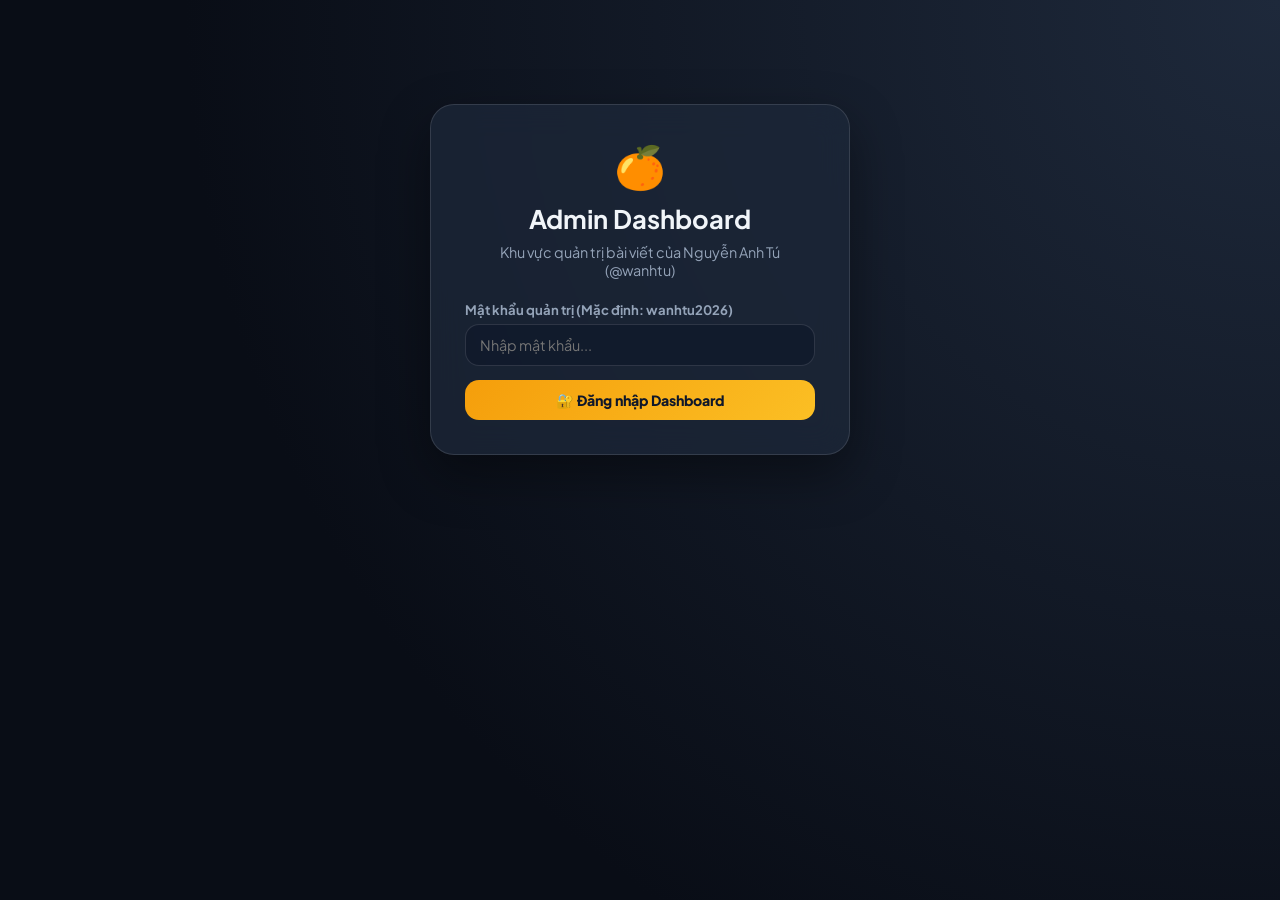
==== commit deddffe3: "Create admin.html" ====
--- a/admin.html
+++ b/admin.html
@@ -1,402 +1,437 @@
 <!DOCTYPE html>
 <html lang="vi">
 <head>
-    <meta charset="UTF-8">
-    <meta name="viewport" content="width=device-width, initial-scale=1.0">
-    <title>DevTips - Secure Admin Gateway</title>
-    <!-- Google Fonts -->
-    <link href="https://fonts.googleapis.com/css2?family=Plus+Jakarta+Sans:wght@300;400;500;600;700;800&display=swap" rel="stylesheet">
-    <!-- FontAwesome Icons -->
-    <link rel="stylesheet" href="https://cdnjs.cloudflare.com/ajax/libs/font-awesome/6.4.0/css/all.min.css">
-    
-    <style>
-        :root {
-            --bg-color: #0b0f19;
-            --surface-color: #131b2e;
-            --surface-hover: #1a2540;
-            --primary-color: #6366f1;
-            --primary-hover: #4f46e5;
-            --accent-color: #06b6d4;
-            --text-main: #f8fafc;
-            --text-muted: #94a3b8;
-            --border-color: rgba(255, 255, 255, 0.08);
-            --shadow-glow: 0 0 25px rgba(99, 102, 241, 0.2);
-            --transition: all 0.3s cubic-bezier(0.4, 0, 0.2, 1);
-        }
-
-        * {
-            margin: 0; padding: 0; box-sizing: border-box;
-            font-family: 'Plus Jakarta Sans', sans-serif;
-        }
-
-        body {
-            background-color: var(--bg-color);
-            color: var(--text-main);
-            min-height: 100vh;
-        }
-
-        /* TRANG NGỤY TRANG CHO NGƯỜI LẠ (Trông như lỗi 404 hoặc trang bảo trì) */
-        #fake404 {
-            display: flex;
-            flex-direction: column;
-            justify-content: center;
-            align-items: center;
-            min-height: 100vh;
-            text-align: center;
-            padding: 20px;
-        }
-
-        #fake404 h1 { font-size: 3rem; color: var(--primary-color); margin-bottom: 10px; }
-        #fake404 p { color: var(--text-muted); margin-bottom: 20px; }
-
-        /* MÀN HÌNH NHẬP MÃ BÍ MẬT (Chỉ hiện khi bấm phím tắt hoặc nhập đúng cú pháp ẩn) */
-        #secretLoginModal {
-            position: fixed;
-            top: 0; left: 0; width: 100%; height: 100%;
-            background: rgba(11, 15, 25, 0.95);
-            backdrop-filter: blur(10px);
-            display: none;
-            justify-content: center;
-            align-items: center;
-            z-index: 9999;
-        }
-
-        .login-card {
-            background: var(--surface-color);
-            border: 1px solid var(--border-color);
-            padding: 2.5rem;
-            border-radius: 20px;
-            width: 100%;
-            max-width: 400px;
-            box-shadow: 0 25px 50px rgba(0, 0, 0, 0.8);
-            text-align: center;
-        }
-
-        /* DASHBOARD CHÍNH (Sau khi mở khóa) */
-        #dashboardScreen {
-            display: none;
-            grid-template-columns: 260px 1fr;
-            min-height: 100vh;
-        }
-
-        @media (max-width: 1024px) {
-            #dashboardScreen { grid-template-columns: 1fr; }
-            .dash-sidebar { display: none; }
-            .content-grid { grid-template-columns: 1fr; }
-        }
-
-        .dash-sidebar {
-            background: var(--surface-color);
-            border-right: 1px solid var(--border-color);
-            padding: 2rem 1.5rem;
-            display: flex;
-            flex-direction: column;
-            justify-content: space-between;
-        }
-
-        .logo {
-            display: flex; align-items: center; gap: 10px;
-            font-size: 1.4rem; font-weight: 800;
-            background: linear-gradient(135deg, var(--primary-color), var(--accent-color));
-            -webkit-background-clip: text; -webkit-text-fill-color: transparent;
-            text-decoration: none; margin-bottom: 2rem;
-        }
-
-        .dash-menu { list-style: none; display: flex; flex-direction: column; gap: 8px; }
-        .dash-menu a {
-            display: flex; align-items: center; gap: 12px;
-            padding: 0.85rem 1rem; border-radius: 12px;
-            color: var(--text-muted); text-decoration: none; font-weight: 600;
-            transition: var(--transition);
-        }
-        .dash-menu a:hover, .dash-menu li.active a {
-            background: var(--primary-color); color: white;
-            transform: translateX(4px);
-        }
-
-        .dash-main { padding: 2.5rem; overflow-y: auto; max-height: 100vh; }
-        .dash-header { display: flex; justify-content: space-between; align-items: center; margin-bottom: 2rem; }
-        .dash-header h1 { font-size: 1.8rem; font-weight: 700; }
-
-        .user-profile {
-            display: flex; align-items: center; gap: 12px;
-            background: var(--surface-color); padding: 8px 16px;
-            border-radius: 12px; border: 1px solid var(--border-color);
-        }
-
-        .stats-grid {
-            display: grid; grid-template-columns: repeat(auto-fit, minmax(220px, 1fr));
-            gap: 20px; margin-bottom: 2.5rem;
-        }
-
-        .stat-card {
-            background: var(--surface-color); border: 1px solid var(--border-color);
-            padding: 1.5rem; border-radius: 16px;
-        }
-        .stat-card h3 { font-size: 0.9rem; color: var(--text-muted); margin-bottom: 8px; }
-        .stat-card .number { font-size: 2rem; font-weight: 800; color: var(--accent-color); }
-
-        .content-grid { display: grid; grid-template-columns: 1fr 1fr; gap: 30px; }
-
-        .panel-card {
-            background: var(--surface-color); border: 1px solid var(--border-color);
-            border-radius: 16px; padding: 1.75rem;
-        }
-        .panel-card h2 {
-            font-size: 1.25rem; font-weight: 700; margin-bottom: 1.25rem;
-            display: flex; align-items: center; gap: 10px;
-        }
-
-        .form-group { margin-bottom: 1.25rem; }
-        .form-group label {
-            display: block; font-size: 0.9rem; font-weight: 600;
-            margin-bottom: 6px; color: var(--text-muted);
-        }
-        .form-group input, .form-group textarea, .form-group select {
-            width: 100%; background: var(--bg-color); border: 1px solid var(--border-color);
-            padding: 0.75rem 1rem; border-radius: 10px; color: var(--text-main);
-            font-size: 0.95rem; outline: none; transition: var(--transition);
-        }
-        .form-group input:focus, .form-group textarea:focus, .form-group select:focus {
-            border-color: var(--primary-color); box-shadow: var(--shadow-glow);
-        }
-        .form-group textarea { resize: vertical; min-height: 120px; }
-
-        .btn {
-            display: inline-flex; align-items: center; justify-content: center; gap: 8px;
-            padding: 0.75rem 1.5rem; border-radius: 12px; font-weight: 600; font-size: 0.95rem;
-            cursor: pointer; border: none; transition: var(--transition); width: 100%; text-decoration: none;
-        }
-        .btn-primary {
-            background: linear-gradient(135deg, var(--primary-color), var(--primary-hover));
-            color: white; box-shadow: 0 4px 15px rgba(99, 102, 241, 0.4);
-        }
-        .btn-primary:hover { transform: translateY(-2px); box-shadow: 0 6px 20px rgba(99, 102, 241, 0.6); }
-
-        .btn-secondary { background: transparent; border: 1px solid var(--border-color); color: var(--text-muted); margin-top: 10px; }
-        .btn-secondary:hover { background: var(--surface-hover); color: var(--text-main); }
-
-        .manage-list { display: flex; flex-direction: column; gap: 12px; max-height: 450px; overflow-y: auto; padding-right: 5px; }
-        .manage-item {
-            background: var(--bg-color); border: 1px solid var(--border-color);
-            padding: 1rem; border-radius: 12px; display: flex; justify-content: space-between; align-items: center; gap: 10px;
-        }
-        .manage-info h4 { font-size: 0.95rem; font-weight: 600; margin-bottom: 4px; }
-        .manage-info span { font-size: 0.75rem; color: var(--text-muted); }
-
-        .btn-danger {
-            background: rgba(239, 68, 68, 0.1); color: #ef4444; border: 1px solid rgba(239, 68, 68, 0.2);
-            padding: 6px 12px; border-radius: 8px; cursor: pointer; font-weight: 600; transition: var(--transition);
-        }
-        .btn-danger:hover { background: #ef4444; color: white; }
-    </style>
+  <meta charset="UTF-8" />
+  <meta name="viewport" content="width=device-width, initial-scale=1.0" />
+  <title>Admin Dashboard — Nguyễn Anh Tú (@wanhtu)</title>
+  <link href="https://fonts.googleapis.com/css2?family=Plus+Jakarta+Sans:wght@500;600;700;800&family=JetBrains+Mono:wght@500;700&display=swap" rel="stylesheet">
+  <style>
+    :root {
+      --bg: #0b1120;
+      --card: rgba(30, 41, 59, 0.72);
+      --border: rgba(255, 255, 255, 0.12);
+      --accent: #f59e0b;
+      --accent-2: #fbbf24;
+      --text: #f1f5f9;
+      --muted: #94a3b8;
+    }
+    * { margin: 0; padding: 0; box-sizing: border-box; }
+    body {
+      font-family: 'Plus Jakarta Sans', system-ui, sans-serif;
+      background: radial-gradient(circle at top right, #1e293b, #090d16 70%);
+      color: var(--text); min-height: 100vh; padding: 24px 16px;
+    }
+    .container { max-width: 980px; margin: 0 auto; }
+
+    .glass {
+      background: var(--card); backdrop-filter: blur(16px);
+      border: 1px solid var(--border); border-radius: 24px;
+      box-shadow: 0 20px 50px rgba(0, 0, 0, 0.4);
+    }
+
+    /* LOGIN SCREEN */
+    .login-wrap { max-width: 420px; margin: 80px auto; padding: 34px; text-align: center; }
+    .login-wrap h1 { font-size: 1.6rem; margin-bottom: 8px; }
+    .login-wrap p { color: var(--muted); font-size: .9rem; margin-bottom: 22px; }
+
+    /* DASHBOARD */
+    .topbar {
+      display: flex; justify-content: space-between; align-items: center; flex-wrap: wrap; gap: 12px;
+      padding: 18px 24px; margin-bottom: 20px;
+    }
+    .topbar h2 { font-size: 1.25rem; display: flex; align-items: center; gap: 10px; }
+    .top-actions { display: flex; gap: 10px; flex-wrap: wrap; }
+
+    .grid-layout { display: grid; grid-template-columns: 1.25fr 0.75fr; gap: 20px; align-items: start; }
+    .panel { padding: 24px; }
+    .panel h3 { font-size: 1.05rem; margin-bottom: 16px; color: var(--accent-2); display: flex; align-items: center; gap: 8px; }
+
+    .form-group { display: flex; flex-direction: column; gap: 6px; margin-bottom: 14px; }
+    label { font-size: .82rem; font-weight: 700; color: var(--muted); }
+    input[type="text"], input[type="password"], select, textarea {
+      width: 100%; padding: 11px 14px; border-radius: 14px;
+      border: 1px solid var(--border); background: rgba(15, 23, 42, 0.65);
+      color: #fff; font: inherit; font-size: .9rem; outline: none; transition: .2s;
+    }
+    input:focus, select:focus, textarea:focus { border-color: var(--accent); }
+    textarea { font-family: 'JetBrains Mono', monospace; font-size: .84rem; min-height: 200px; resize: vertical; line-height: 1.6; }
+
+    .row-2 { display: grid; grid-template-columns: 1fr 1fr; gap: 12px; }
+
+    .toolbar { display: flex; flex-wrap: wrap; gap: 6px; margin-bottom: 8px; }
+    .tag-btn {
+      padding: 5px 10px; border-radius: 8px; border: 1px solid var(--border);
+      background: rgba(255,255,255,0.06); color: var(--text); font-size: .76rem; font-weight: 700; cursor: pointer;
+    }
+    .tag-btn:hover { background: var(--accent); color: #000; }
+
+    .btn {
+      padding: 11px 18px; border-radius: 14px; border: 1px solid var(--border);
+      background: rgba(255,255,255,0.08); color: #fff; font: inherit; font-size: .88rem;
+      font-weight: 700; cursor: pointer; display: inline-flex; align-items: center; gap: 8px; transition: .2s; text-decoration: none;
+    }
+    .btn:hover { transform: translateY(-2px); background: rgba(255,255,255,0.14); }
+    .btn.primary { background: linear-gradient(135deg, #f59e0b, #fbbf24); color: #0f172a; border: none; font-weight: 800; }
+    .btn.success { background: #10b981; color: #fff; border: none; }
+    .btn.danger { background: rgba(239, 68, 68, 0.2); color: #fca5a5; border-color: rgba(239, 68, 68, 0.4); }
+
+    .preview-box {
+      margin-top: 16px; padding: 18px; border-radius: 16px;
+      border: 1px dashed var(--accent); background: rgba(15, 23, 42, 0.5);
+    }
+    .preview-content { line-height: 1.7; font-size: .92rem; margin-top: 8px; }
+    .preview-content a { color: var(--accent-2); text-decoration: underline; }
+    .preview-content pre { background: #000; padding: 12px; border-radius: 10px; overflow-x: auto; margin: 8px 0; }
+    .preview-content img { max-width: 100%; border-radius: 12px; margin: 8px 0; }
+
+    .post-item {
+      padding: 12px 14px; border-radius: 14px; border: 1px solid var(--border);
+      background: rgba(15, 23, 42, 0.45); margin-bottom: 10px;
+      display: flex; justify-content: space-between; align-items: center; gap: 10px;
+    }
+    .post-item-title { font-weight: 700; font-size: .88rem; margin-bottom: 3px; }
+    .post-item-meta { font-size: .74rem; color: var(--muted); }
+    .item-btns { display: flex; gap: 6px; flex-shrink: 0; }
+    .sm-btn { padding: 6px 10px; border-radius: 8px; border: none; font-size: .75rem; font-weight: 700; cursor: pointer; }
+
+    .gh-sync-box {
+      margin-top: 18px; padding-top: 16px; border-top: 1px solid var(--border);
+    }
+    .status-msg { font-size: .82rem; margin-top: 10px; font-weight: 700; color: #34d399; }
+
+    @media (max-width: 820px) { .grid-layout, .row-2 { grid-template-columns: 1fr; } }
+  </style>
 </head>
 <body>
-
-    <!-- 1. GIAO DIỆN NGỤY TRANG (Nếu người lạ vào sẽ tưởng trang không tồn tại) -->
-    <div id="fake404">
-        <h1>404</h1>
-        <p>Rất tiếc, trang bạn đang tìm kiếm không tồn tại hoặc đã bị di chuyển.</p>
-        <a href="index.html" class="btn btn-primary" style="max-width: 200px;">Trở về Trang Chủ</a>
+  <div class="container">
+    <!-- MÀN HÌNH ĐĂNG NHẬP -->
+    <div id="loginScreen" class="login-wrap glass">
+      <div style="font-size:2.6rem; margin-bottom:10px;">🍊</div>
+      <h1>Admin Dashboard</h1>
+      <p>Khu vực quản trị bài viết của Nguyễn Anh Tú (@wanhtu)</p>
+      <div class="form-group" style="text-align:left;">
+        <label>Mật khẩu quản trị (Mặc định: wanhtu2026)</label>
+        <input type="password" id="passInput" placeholder="Nhập mật khẩu..." onkeydown="if(event.key==='Enter') loginAdmin()" />
+      </div>
+      <button class="btn primary" style="width:100%; justify-content:center;" onclick="loginAdmin()">🔐 Đăng nhập Dashboard</button>
     </div>
 
-    <!-- 2. HỘP THOẠI NHẬP MÃ BÍ MẬT (Chỉ hiện khi nhấn tổ hợp phím ẩn: Ctrl + Shift + A) -->
-    <div id="secretLoginModal">
-        <div class="login-card">
-            <h2 style="margin-bottom: 10px;">🔐 Secret Gateway</h2>
-            <p style="color: var(--text-muted); font-size: 0.85rem; margin-bottom: 20px;">Nhập khóa mã hóa của quản trị viên</p>
-            <form id="secretForm">
-                <div class="form-group" style="text-align: left;">
-                    <input type="password" id="secretKeyInput" placeholder="Mật khẩu bảo mật..." required>
-                </div>
-                <button type="submit" class="btn btn-primary">Xác Thực</button>
-                <button type="button" class="btn btn-secondary" onclick="hideSecretModal()">Hủy</button>
-            </form>
+    <!-- GIAO DIỆN QUẢN TRỊ CHÍNH -->
+    <div id="dashScreen" style="display:none;">
+      <div class="topbar glass">
+        <h2>🍊 Admin Dashboard — Nguyễn Anh Tú</h2>
+        <div class="top-actions">
+          <a href="index.html" target="_blank" class="btn">🌐 Xem Trang Chủ</a>
+          <button class="btn" onclick="downloadPostsJson()">⬇️ Tải posts.json</button>
+          <button class="btn danger" onclick="logoutAdmin()">Thoát</button>
         </div>
+      </div>
+
+      <div class="grid-layout">
+        <!-- CỘT TRÁI: TRÌNH SOẠN THẢO HTML -->
+        <div class="panel glass">
+          <h3 id="editorHeading">✍️ Đăng bài viết mới (Hỗ trợ mã HTML)</h3>
+          <input type="hidden" id="editId" value="" />
+
+          <div class="row-2">
+            <div class="form-group">
+              <label>Tiêu đề bài viết *</label>
+              <input type="text" id="postTitle" placeholder="Nhập tiêu đề bài viết..." />
+            </div>
+            <div class="form-group">
+              <label>Chuyên mục</label>
+              <select id="postCat">
+                <option value="Tech Tips">⚡ Tech Tips</option>
+                <option value="Bot & Code">🤖 Bot & Code</option>
+                <option value="Marketing">📈 Marketing</option>
+                <option value="Thông báo">📢 Thông báo</option>
+              </select>
+            </div>
+          </div>
+
+          <div class="form-group">
+            <label style="display:flex; justify-content:space-between; align-items:center;">
+              <span>Mã HTML / Nội dung bài viết *</span>
+              <span style="color:var(--text); cursor:pointer;">
+                <input type="checkbox" id="postPin" /> 📌 Ghim lên đầu diễn đàn
+              </span>
+            </label>
+
+            <div class="toolbar">
+              <button type="button" class="tag-btn" onclick="addHtml('<p>', '</p>')">&lt;p&gt; Đoạn</button>
+              <button type="button" class="tag-btn" onclick="addHtml('<b>', '</b>')">&lt;b&gt; Đậm</button>
+              <button type="button" class="tag-btn" onclick="addHtml('<h3>', '</h3>')">&lt;h3&gt; Tiêu đề</button>
+              <button type="button" class="tag-btn" onclick="addHtml('<pre><code>', '</code></pre>')">Khối Code</button>
+              <button type="button" class="tag-btn" onclick="addHtml('<a href=&quot;https://t.me/wanhtu&quot; target=&quot;_blank&quot;>', '</a>')">Link</button>
+              <button type="button" class="tag-btn" onclick="addHtml('<img src=&quot;URL_ANH&quot; alt=&quot;image&quot; />', '')">Ảnh</button>
+            </div>
+
+            <textarea id="postHtml" oninput="updateLivePreview()" placeholder="Dán hoặc viết mã HTML của bạn vào đây...&#10;Ví dụ: <p>Chia sẻ tool mới cực xịn cho anh em!</p>"></textarea>
+          </div>
+
+          <div style="display:flex; gap:10px; flex-wrap:wrap;">
+            <button class="btn primary" id="submitBtn" onclick="savePost()">🚀 Đăng bài ngay</button>
+            <button class="btn" onclick="resetEditor()">🔄 Làm mới</button>
+          </div>
+
+          <div class="preview-box">
+            <div style="font-size:.75rem; font-weight:800; color:var(--accent); letter-spacing:.06em;">👁️ LIVE PREVIEW (XEM TRƯỚC TRỰC TIẾP):</div>
+            <div id="livePreview" class="preview-content"><i style="color:var(--muted);">Nội dung HTML sẽ hiển thị trực tiếp tại đây khi bạn gõ...</i></div>
+          </div>
+        </div>
+
+        <!-- CỘT PHẢI: DANH SÁCH BÀI & ĐỒNG BỘ GITHUB -->
+        <div>
+          <div class="panel glass" style="margin-bottom:20px;">
+            <h3>📚 Bài viết đã đăng (<span id="postCount">0</span>)</h3>
+            <div id="postsList"></div>
+          </div>
+
+          <div class="panel glass">
+            <h3>☁️ Đồng bộ tự động lên GitHub Pages</h3>
+            <p style="font-size:.8rem; color:var(--muted); line-height:1.5; margin-bottom:12px;">
+              Nếu bạn host web trên GitHub, nhập thông tin bên dưới để mỗi lần đăng bài sẽ tự động lưu vào file <code>posts.json</code> trên repo.
+            </p>
+            <div class="form-group">
+              <label>GitHub Username</label>
+              <input type="text" id="ghUser" placeholder="VD: tupcxdpro-blip" />
+            </div>
+            <div class="form-group">
+              <label>Tên Repository</label>
+              <input type="text" id="ghRepo" placeholder="VD: tupcxdpro-blip.github.io" />
+            </div>
+            <div class="form-group">
+              <label>GitHub Personal Access Token (quyền repo)</label>
+              <input type="password" id="ghToken" placeholder="ghp_xxxxxxxxxxxx" />
+            </div>
+            <button class="btn success" style="width:100%; justify-content:center;" onclick="syncToGitHub()">☁️ Lưu cấu hình & Đẩy lên GitHub</button>
+            <div id="syncStatus" class="status-msg"></div>
+          </div>
+        </div>
+      </div>
     </div>
-
-    <!-- 3. DASHBOARD QUẢN TRỊ THỰC TẾ (Ẩn hoàn toàn cho đến khi mở khóa) -->
-    <div id="dashboardScreen">
-        <aside class="dash-sidebar">
-            <div>
-                <a href="index.html" class="logo">
-                    <i class="fa-solid fa-code"></i> DevTips.vn
-                </a>
-                <ul class="dash-menu">
-                    <li class="active"><a href="#"><i class="fa-solid fa-chart-pie"></i> Quản lý bài viết</a></li>
-                    <li><a href="index.html" target="_blank"><i class="fa-solid fa-globe"></i> Xem trang chủ</a></li>
-                </ul>
-            </div>
-            <div>
-                <button class="btn btn-secondary" onclick="handleLogout()" style="width: 100%;"><i class="fa-solid fa-right-from-bracket"></i> Khóa lại</button>
-            </div>
-        </aside>
-
-        <main class="dash-main">
-            <div class="dash-header">
-                <h1>Bảng Quản Trị Bí Mật (@tuxinhtrai)</h1>
-                <div class="user-profile">
-                    <i class="fa-solid fa-user-shield" style="color: var(--primary-color);"></i>
-                    <span>Tú Xinh Trai (Admin)</span>
-                </div>
-            </div>
-
-            <div class="stats-grid">
-                <div class="stat-card">
-                    <h3>Tổng bài viết</h3>
-                    <div class="number" id="totalPostsCount">0</div>
-                </div>
-                <div class="stat-card">
-                    <h3>Bảo mật</h3>
-                    <div class="number" style="font-size: 1.1rem; color: #10b981; margin-top: 5px;"><i class="fa-solid fa-user-secret"></i> Ẩn danh tuyệt đối</div>
-                </div>
-            </div>
-
-            <div class="content-grid">
-                <div class="panel-card">
-                    <h2><i class="fa-solid fa-pen-nib" style="color: var(--primary-color);"></i> Đăng Bài Mới</h2>
-                    <form id="adminPostForm">
-                        <div class="form-group">
-                            <label>Tiêu đề bài viết</label>
-                            <input type="text" id="postTitle" placeholder="Tiêu đề..." required>
-                        </div>
-                        <div class="form-group">
-                            <label>Danh mục</label>
-                            <select id="postCategory">
-                                <option value="Web Development">Web Development</option>
-                                <option value="Bảo mật & Proxy">Bảo mật & Proxy</option>
-                                <option value="AI & Automations">AI & Automations</option>
-                                <option value="Mobile & App">Mobile & App</option>
-                            </select>
-                        </div>
-                        <div class="form-group">
-                            <label>Nội dung chi tiết</label>
-                            <textarea id="postContent" placeholder="Nội dung thủ thuật..." required></textarea>
-                        </div>
-                        <button type="submit" class="btn btn-primary">Xuất bản bài viết</button>
-                    </form>
-                </div>
-
-                <div class="panel-card">
-                    <h2><i class="fa-solid fa-list-check" style="color: var(--accent-color);"></i> Quản Lý & Xóa Bài</h2>
-                    <div class="manage-list" id="adminManageList"></div>
-                </div>
-            </div>
-        </main>
-    </div>
-
-    <!-- Script Xử Lý Ẩn Thân & Mật Khẩu -->
-    <script>
-        // 👉 MẬT KHẨU BÍ MẬT CỦA RIÊNG BẠN (Hãy thay đổi chuỗi này thành mật khẩu khó đoán tùy ý)
-        const MY_SECRET_PASSWORD = "tuxinhtrai_vip_999";
-
-        const fake404 = document.getElementById('fake404');
-        const secretLoginModal = document.getElementById('secretLoginModal');
-        const dashboardScreen = document.getElementById('dashboardScreen');
-
-        // Kiểm tra nếu trước đó đã đăng nhập trong phiên trình duyệt
-        if (sessionStorage.getItem('tuxinhtrai_admin_active') === 'true') {
-            unlockDashboard();
+  </div>
+
+  <script>
+    const ADMIN_PASSWORD = "wanhtu2026"; // Đổi mật khẩu của bạn tại đây
+    let posts = JSON.parse(localStorage.getItem('wanhtu_forum_posts') || '[]');
+
+    // Kiểm tra trạng thái đăng nhập
+    if (sessionStorage.getItem('wanhtu_admin_logged') === 'true') {
+      showDashboard();
+    }
+
+    function loginAdmin() {
+      const val = document.getElementById('passInput').value.trim();
+      if (val === ADMIN_PASSWORD) {
+        sessionStorage.setItem('wanhtu_admin_logged', 'true');
+        showDashboard();
+      } else {
+        alert('❌ Sai mật khẩu Admin!');
+      }
+    }
+
+    function logoutAdmin() {
+      sessionStorage.removeItem('wanhtu_admin_logged');
+      location.reload();
+    }
+
+    async function showDashboard() {
+      document.getElementById('loginScreen').style.display = 'none';
+      document.getElementById('dashScreen').style.display = 'block';
+
+      // Tải cấu hình GitHub đã lưu (nếu có)
+      document.getElementById('ghUser').value = localStorage.getItem('gh_user') || '';
+      document.getElementById('ghRepo').value = localStorage.getItem('gh_repo') || '';
+      document.getElementById('ghToken').value = localStorage.getItem('gh_token') || '';
+
+      // Thử đọc posts.json nếu có
+      try {
+        const res = await fetch('posts.json?t=' + Date.now());
+        if (res.ok) {
+          const remote = await res.json();
+          if (Array.isArray(remote) && remote.length > 0 && posts.length === 0) {
+            posts = remote;
+            localStorage.setItem('wanhtu_forum_posts', JSON.stringify(posts));
+          }
         }
-
-        // BÍ MẬT: Nhấn tổ hợp phím `Ctrl + Shift + A` trên bàn phím để hiện khung nhập mật khẩu
-        window.addEventListener('keydown', function(e) {
-            if (e.ctrlKey && e.shiftKey && e.code === 'KeyA') {
-                e.preventDefault();
-                secretLoginModal.style.display = 'flex';
-                document.getElementById('secretKeyInput').focus();
-            }
+      } catch (e) {}
+
+      renderAdminPosts();
+    }
+
+    function addHtml(open, close) {
+      const ta = document.getElementById('postHtml');
+      const s = ta.selectionStart, e = ta.selectionEnd;
+      const sel = ta.value.substring(s, e);
+      ta.value = ta.value.substring(0, s) + open + sel + close + ta.value.substring(e);
+      ta.focus();
+      updateLivePreview();
+    }
+
+    function updateLivePreview() {
+      const html = document.getElementById('postHtml').value;
+      document.getElementById('livePreview').innerHTML = html || '<i style="color:var(--muted);">Nội dung HTML sẽ hiển thị trực tiếp tại đây...</i>';
+    }
+
+    function savePost() {
+      const title = document.getElementById('postTitle').value.trim();
+      const category = document.getElementById('postCat').value;
+      const html = document.getElementById('postHtml').value.trim();
+      const pinned = document.getElementById('postPin').checked;
+      const editId = document.getElementById('editId').value;
+
+      if (!title || !html) {
+        alert('Vui lòng nhập Tiêu đề và Nội dung HTML!');
+        return;
+      }
+
+      const now = new Date();
+      const dateStr = `${String(now.getDate()).padStart(2,'0')}/${String(now.getMonth()+1).padStart(2,'0')}/${now.getFullYear()} • ${String(now.getHours()).padStart(2,'0')}:${String(now.getMinutes()).padStart(2,'0')}`;
+
+      if (editId) {
+        const idx = posts.findIndex(p => p.id === editId);
+        if (idx !== -1) posts[idx] = { ...posts[idx], title, category, html, pinned };
+      } else {
+        posts.unshift({
+          id: 'post-' + Date.now(),
+          title,
+          category,
+          pinned,
+          date: dateStr,
+          likes: 1,
+          html
         });
-
-        function hideSecretModal() {
-            secretLoginModal.style.display = 'none';
+      }
+
+      localStorage.setItem('wanhtu_forum_posts', JSON.stringify(posts));
+      renderAdminPosts();
+      resetEditor();
+
+      // Tự động đẩy lên GitHub nếu đã điền Token
+      if (document.getElementById('ghToken').value.trim()) {
+        syncToGitHub();
+      } else {
+        alert('✅ Đã lưu bài viết! Hãy bấm "Tải posts.json" hoặc cấu hình GitHub Sync để cập nhật online.');
+      }
+    }
+
+    function renderAdminPosts() {
+      document.getElementById('postCount').textContent = posts.length;
+      const box = document.getElementById('postsList');
+      if (!posts.length) {
+        box.innerHTML = '<div style="color:var(--muted); font-size:.85rem;">Chưa có bài viết nào.</div>';
+        return;
+      }
+      box.innerHTML = posts.map(p => `
+        <div class="post-item">
+          <div style="min-width:0;">
+            <div class="post-item-title">${p.pinned ? '📌 ' : ''}${p.title}</div>
+            <div class="post-item-meta">${p.category} • ${p.date}</div>
+          </div>
+          <div class="item-btns">
+            <button class="sm-btn" style="background:#3b82f6;color:#fff;" onclick="editPost('${p.id}')">Sửa</button>
+            <button class="sm-btn" style="background:#ef4444;color:#fff;" onclick="deletePost('${p.id}')">Xóa</button>
+          </div>
+        </div>
+      `).join('');
+    }
+
+    function editPost(id) {
+      const p = posts.find(x => x.id === id);
+      if (!p) return;
+      document.getElementById('editId').value = p.id;
+      document.getElementById('postTitle').value = p.title;
+      document.getElementById('postCat').value = p.category;
+      document.getElementById('postHtml').value = p.html;
+      document.getElementById('postPin').checked = !!p.pinned;
+      document.getElementById('editorHeading').textContent = '✏️ Đang chỉnh sửa bài viết';
+      document.getElementById('submitBtn').textContent = '💾 Cập nhật bài viết';
+      updateLivePreview();
+      window.scrollTo({ top: 0, behavior: 'smooth' });
+    }
+
+    function deletePost(id) {
+      if (!confirm('Xóa bài viết này?')) return;
+      posts = posts.filter(x => x.id !== id);
+      localStorage.setItem('wanhtu_forum_posts', JSON.stringify(posts));
+      renderAdminPosts();
+      if (document.getElementById('ghToken').value.trim()) syncToGitHub();
+    }
+
+    function resetEditor() {
+      document.getElementById('editId').value = '';
+      document.getElementById('postTitle').value = '';
+      document.getElementById('postHtml').value = '';
+      document.getElementById('postPin').checked = false;
+      document.getElementById('editorHeading').textContent = '✍️ Đăng bài viết mới (Hỗ trợ mã HTML)';
+      document.getElementById('submitBtn').textContent = '🚀 Đăng bài ngay';
+      updateLivePreview();
+    }
+
+    function downloadPostsJson() {
+      const blob = new Blob([JSON.stringify(posts, null, 2)], { type: 'application/json' });
+      const a = document.createElement('a');
+      a.href = URL.createObjectURL(blob);
+      a.download = 'posts.json';
+      a.click();
+    }
+
+    // Đồng bộ trực tiếp file posts.json lên GitHub Repository
+    async function syncToGitHub() {
+      const user = document.getElementById('ghUser').value.trim();
+      const repo = document.getElementById('ghRepo').value.trim();
+      const token = document.getElementById('ghToken').value.trim();
+      const statusEl = document.getElementById('syncStatus');
+
+      if (!user || !repo || !token) {
+        alert('Vui lòng nhập đầy đủ GitHub Username, Repo và Token!');
+        return;
+      }
+
+      localStorage.setItem('gh_user', user);
+      localStorage.setItem('gh_repo', repo);
+      localStorage.setItem('gh_token', token);
+
+      statusEl.style.color = '#fbbf24';
+      statusEl.textContent = '⏳ Đang đẩy posts.json lên GitHub...';
+
+      const apiUrl = `https://api.github.com/repos/${user}/${repo}/contents/posts.json`;
+      try {
+        let sha = null;
+        const getRes = await fetch(apiUrl, { headers: { Authorization: `Bearer ${token}` } });
+        if (getRes.ok) {
+          const fileData = await getRes.json();
+          sha = fileData.sha;
         }
 
-        // Xử lý khi nhập mật khẩu
-        document.getElementById('secretForm').addEventListener('submit', function(e) {
-            e.preventDefault();
-            const pass = document.getElementById('secretKeyInput').value;
-
-            if (pass === MY_SECRET_PASSWORD) {
-                sessionStorage.setItem('tuxinhtrai_admin_active', 'true');
-                unlockDashboard();
-            } else {
-                alert('Mật khẩu không đúng!');
-                document.getElementById('secretKeyInput').value = '';
-            }
+        const contentBase64 = btoa(unescape(encodeURIComponent(JSON.stringify(posts, null, 2))));
+        const putRes = await fetch(apiUrl, {
+          method: 'PUT',
+          headers: {
+            Authorization: `Bearer ${token}`,
+            'Content-Type': 'application/json'
+          },
+          body: JSON.stringify({
+            message: 'Update forum posts via Admin Dashboard',
+            content: contentBase64,
+            ...(sha ? { sha } : {})
+          })
         });
 
-        function unlockDashboard() {
-            fake404.style.display = 'none';
-            secretLoginModal.style.display = 'none';
-            dashboardScreen.style.display = 'grid';
-            renderAdminDashboard();
+        if (putRes.ok) {
+          statusEl.style.color = '#34d399';
+          statusEl.textContent = '✅ Đồng bộ thành công lên GitHub! Trang chủ sẽ tự cập nhật sau ~30 giây.';
+        } else {
+          const err = await putRes.json();
+          statusEl.style.color = '#f87171';
+          statusEl.textContent = '❌ Lỗi GitHub: ' + (err.message || 'Kiểm tra lại Token/Repo');
         }
-
-        function handleLogout() {
-            sessionStorage.removeItem('tuxinhtrai_admin_active');
-            window.location.reload();
-        }
-
-        // Quản lý bài viết localStorage
-        let posts = JSON.parse(localStorage.getItem('devtips_posts')) || [];
-
-        document.getElementById('adminPostForm').addEventListener('submit', function(e) {
-            e.preventDefault();
-            const title = document.getElementById('postTitle').value;
-            const category = document.getElementById('postCategory').value;
-            const content = document.getElementById('postContent').value;
-
-            const newPost = {
-                id: Date.now(),
-                title: title,
-                category: category,
-                author: 'Tú Xinh Trai (@tuxinhtrai)',
-                time: 'Vừa xong',
-                snippet: content.substring(0, 90) + '...',
-                content: content,
-                likes: 0,
-                likedByMe: false,
-                comments: []
-            };
-
-            posts.unshift(newPost);
-            localStorage.setItem('devtips_posts', JSON.stringify(posts));
-            renderAdminDashboard();
-            this.reset();
-            alert('Đăng bài thành công!');
-        });
-
-        function renderAdminDashboard() {
-            const listContainer = document.getElementById('adminManageList');
-            document.getElementById('totalPostsCount').innerText = posts.length;
-            listContainer.innerHTML = '';
-
-            if (posts.length === 0) {
-                listContainer.innerHTML = '<p style="color: var(--text-muted); text-align: center; padding: 20px;">Chưa có bài viết nào.</p>';
-                return;
-            }
-
-            posts.forEach(post => {
-                listContainer.innerHTML += `
-                    <div class="manage-item">
-                        <div class="manage-info">
-                            <h4>${post.title}</h4>
-                            <span>${post.category} • ${post.time}</span>
-                        </div>
-                        <button class="btn-danger" onclick="deletePost(${post.id})"><i class="fa-solid fa-trash"></i></button>
-                    </div>
-                `;
-            });
-        }
-
-        function deletePost(postId) {
-            if (confirm('Bạn có chắc chắn muốn xóa bài viết này không?')) {
-                posts = posts.filter(p => p.id !== postId);
-                localStorage.setItem('devtips_posts', JSON.stringify(posts));
-                renderAdminDashboard();
-            }
-        }
-    </script>
+      } catch (e) {
+        statusEl.style.color = '#f87171';
+        statusEl.textContent = '❌ Lỗi kết nối mạng!';
+      }
+    }
+  </script>
 </body>
 </html>
